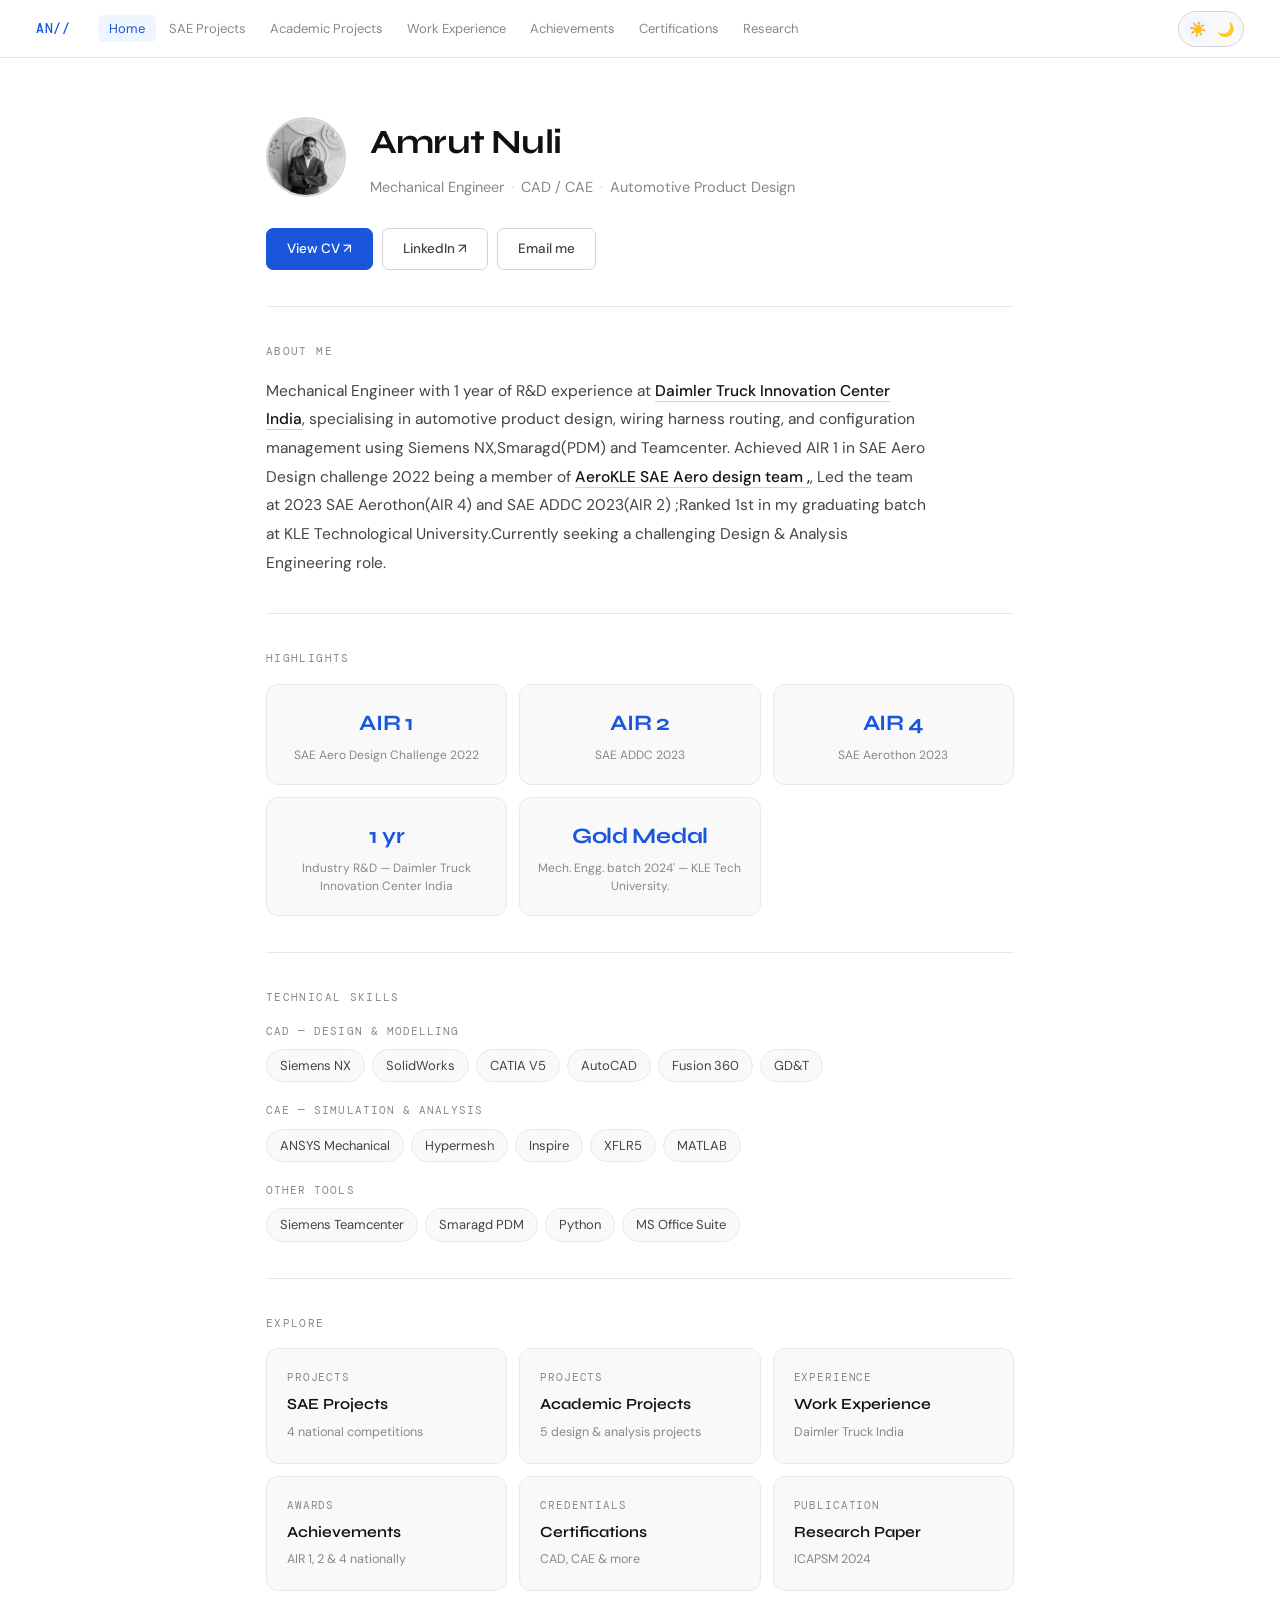
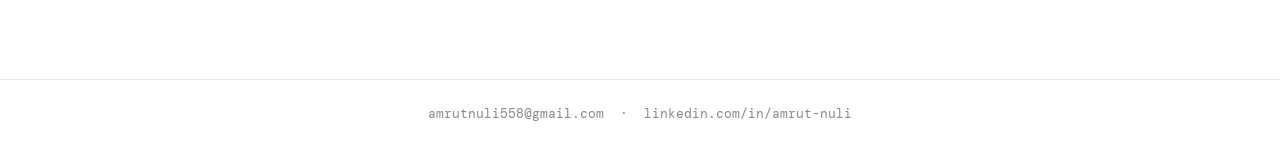
==== index.html @ 699458bd "Update index.html" ====
<!DOCTYPE html>
<html lang="en">
<head>
  <meta charset="UTF-8"/>
  <meta name="viewport" content="width=device-width, initial-scale=1.0"/>
  <title>Amrut Nuli — Mechanical Engineer</title>
  <link rel="stylesheet" href="style.css"/>
</head>
<body>

<nav>
  <a class="nav-brand" href="index.html">AN//</a>
  <ul class="nav-links">
    <li><a href="index.html" class="active">Home</a></li>
    <li><a href="sae-projects.html">SAE Projects</a></li>
    <li><a href="academic-projects.html">Academic Projects</a></li>
    <li><a href="work-experience.html">Work Experience</a></li>
    <li><a href="achievements.html">Achievements</a></li>
    <li><a href="certifications.html">Certifications</a></li>
    <li><a href="research.html">Research</a></li>
  </ul>
   <button class="theme-toggle" onclick="toggleTheme()" id="theme-btn" title="Toggle dark/light mode">
    <span class="theme-toggle-icon" id="icon-light">☀️</span>
    <span class="theme-toggle-icon" id="icon-dark">🌙</span>
  </button>
</nav>

<main class="page">

  <!-- ── HERO ── -->
  <div class="hero-row">
    <div class="avatar-wrap">
      <!--
        PROFILE PHOTO:
        1. Add your photo to:  images/profile/photo.jpg
        2. The image below will show it automatically.
        3. If no image is added, initials "AN" will show.
      -->
      <img src="images/profile/photo.jpg" alt="Amrut Nuli"
           onerror="this.style.display='none'; this.nextElementSibling.style.display='flex'"/>
      <div class="avatar-initials" style="display:none;">AN</div>
    </div>
    <div>
      <div class="hero-name">Amrut Nuli</div>
      <div class="hero-title-line">
        <span>Mechanical Engineer</span>
        <span class="hero-dot">·</span>
        <span>CAD / CAE</span>
        <span class="hero-dot">·</span>
        <span>Automotive Product Design</span>
      </div>
    </div>
  </div>

  <!-- ── CTAs ── -->
  <div class="btn-row">
    <a class="btn primary" href="https://www.papermark.com/view/cmmp3pbql000fjv04pdbtxovd" target="_blank">View CV ↗</a>
    <a class="btn" href="https://www.linkedin.com/in/amrut-nuli/" target="_blank">LinkedIn ↗</a>
    <a class="btn" href="mailto:amrutnuli558@gmail.com">Email me</a>
  </div>

  <hr/>

  <!-- ── ABOUT ── -->
  <div class="label">About me</div>
  <p style="font-size:15.5px; color:var(--text2); line-height:1.85; max-width:660px;">
    Mechanical Engineer with 1 year of R&amp;D experience at
    <a href="work-experience.html" style="color:var(--text); border-bottom:1px solid var(--border2); text-decoration:none; font-weight:500;">Daimler Truck Innovation Center India</a>,
    specialising in automotive product design, wiring harness routing, and configuration management
    using Siemens NX,Smaragd(PDM) and Teamcenter. Achieved AIR 1 in SAE Aero Design challenge 2022
    being a member of 
    <a href="https://aerokle.in/" style="color:var(--text); border-bottom:1px solid var(--border2); text-decoration:none; font-weight:500;">AeroKLE SAE Aero design team ,</a>,
    Led the team at 2023 SAE Aerothon(AIR 4) and SAE ADDC 2023(AIR 2) ;Ranked 1st in my graduating 
    batch at KLE Technological University.Currently seeking a challenging Design &amp; Analysis Engineering role.
  </p>

  <hr/>

  <!-- ── HIGHLIGHTS — 6 cards in 3×2 grid ── -->
  <div class="label">Highlights</div>
  <div class="stats-grid">
    <div class="stat-card">
      <div class="stat-val">AIR 1</div>
      <div class="stat-desc">SAE Aero Design Challenge 2022</div>
    </div>
    <div class="stat-card">
      <div class="stat-val">AIR 2</div>
      <div class="stat-desc">SAE ADDC 2023</div>
    </div>
    <div class="stat-card">
      <div class="stat-val">AIR 4</div>
      <div class="stat-desc">SAE Aerothon 2023</div>
    </div>
    <div class="stat-card">
      <div class="stat-val">1 yr</div>
      <div class="stat-desc">Industry R&amp;D — Daimler Truck Innovation Center India</div>
    </div>
    <div class="stat-card">
      <div class="stat-val">Gold Medal</div>
      <div class="stat-desc">Mech. Engg. batch 2024' — KLE Tech University.</div>
    </div>
  </div>

  <hr/>

  <!-- ── SKILLS ── -->
  <div class="label">Technical skills</div>

  <div class="skill-section">
    <div class="skill-label">CAD — Design &amp; Modelling</div>
    <div class="pill-row">
      <span class="pill">Siemens NX</span>
      <span class="pill">SolidWorks</span>
      <span class="pill">CATIA V5</span>
      <span class="pill">AutoCAD</span>
      <span class="pill">Fusion 360</span>
      <span class="pill">GD&amp;T</span>
    </div>
  </div>
  <div class="skill-section">
    <div class="skill-label">CAE — Simulation &amp; Analysis</div>
    <div class="pill-row">
      <span class="pill">ANSYS Mechanical</span>
      <span class="pill">Hypermesh</span>
      <span class="pill">Inspire</span>
      <span class="pill">XFLR5</span>
      <span class="pill">MATLAB</span>
    </div>
  </div>
  <div class="skill-section">
    <div class="skill-label">Other tools</div>
    <div class="pill-row">
      <span class="pill">Siemens Teamcenter</span>
      <span class="pill">Smaragd PDM</span>
      <span class="pill">Python</span>
      <span class="pill">MS Office Suite</span>
    </div>
  </div>

  <hr/>

  <!-- ── EXPLORE ── -->
  <div class="label">Explore</div>
  <div class="explore-grid">
    <a href="sae-projects.html" class="explore-card">
      <div class="explore-type">Projects</div>
      <div class="explore-title">SAE Projects</div>
      <div class="explore-sub">4 national competitions</div>
    </a>
    <a href="academic-projects.html" class="explore-card">
      <div class="explore-type">Projects</div>
      <div class="explore-title">Academic Projects</div>
      <div class="explore-sub">5 design &amp; analysis projects</div>
    </a>
    <a href="work-experience.html" class="explore-card">
      <div class="explore-type">Experience</div>
      <div class="explore-title">Work Experience</div>
      <div class="explore-sub">Daimler Truck India</div>
    </a>
    <a href="achievements.html" class="explore-card">
      <div class="explore-type">Awards</div>
      <div class="explore-title">Achievements</div>
      <div class="explore-sub">AIR 1, 2 &amp; 4 nationally</div>
    </a>
    <a href="certifications.html" class="explore-card">
      <div class="explore-type">Credentials</div>
      <div class="explore-title">Certifications</div>
      <div class="explore-sub">CAD, CAE &amp; more</div>
    </a>
    <a href="research.html" class="explore-card">
      <div class="explore-type">Publication</div>
      <div class="explore-title">Research Paper</div>
      <div class="explore-sub">ICAPSM 2024</div>
    </a>
  </div>

</main>

<footer>
  amrutnuli558@gmail.com &nbsp;·&nbsp;
  <a href="https://www.linkedin.com/in/amrut-nuli/" target="_blank">linkedin.com/in/amrut-nuli</a>
</footer>
<script>
  /* ── THEME TOGGLE ── */
  function applyTheme(dark) {
    document.body.classList.toggle('dark', dark);
    document.getElementById('icon-light').classList.toggle('active', !dark);
    document.getElementById('icon-dark').classList.toggle('active', dark);
  }

  function toggleTheme() {
    const isDark = document.body.classList.contains('dark');
    localStorage.setItem('theme', isDark ? 'light' : 'dark');
    applyTheme(!isDark);
  }

  /* apply saved theme immediately on page load */
  applyTheme(localStorage.getItem('theme') === 'dark');
</script>
</body>
</html>
---- style.css ----
@import url('https://fonts.googleapis.com/css2?family=Syne:wght@400;500;600;700&family=DM+Mono:wght@400;500&family=DM+Sans:ital,wght@0,400;0,500;1,400&display=swap');

:root {
  --bg:            #ffffff;
  --bg2:           #f9f9f9;
  --bg3:           #f2f2f2;
  --border:        #e8e8e8;
  --border2:       #d4d4d4;
  --text:          #111111;
  --text2:         #444444;
  --text3:         #888888;
  --accent:        #1a56db;
  --accent-dim:    #eff6ff;
  --accent-border: #bfdbfe;
  --green:         #059669;
  --green-dim:     #ecfdf5;
  --green-border:  #a7f3d0;
  --amber:         #d97706;
  --amber-dim:     #fffbeb;
  --amber-border:  #fde68a;
  --nav-h:         58px;
  --radius:        12px;
  --radius-sm:     7px;
}

*, *::before, *::after { box-sizing: border-box; margin: 0; padding: 0; }
html { scroll-behavior: smooth; }

body {
  font-family: 'DM Sans', sans-serif;
  background: var(--bg);
  color: var(--text);
  line-height: 1.65;
  min-height: 100vh;
}

/* ── NAV ─────────────────────────────── */
nav {
  position: sticky; top: 0; z-index: 100;
  background: rgba(255,255,255,0.94);
  backdrop-filter: blur(10px);
  border-bottom: 1px solid var(--border);
  padding: 0 36px;
  display: flex; align-items: center;
  height: var(--nav-h);
}
.nav-brand {
  font-family: 'DM Mono', monospace;
  font-size: 13px; font-weight: 500;
  color: var(--accent); text-decoration: none;
  margin-right: 28px; flex-shrink: 0;
  letter-spacing: 0.04em;
}
.nav-links {
  display: flex; align-items: center;
  gap: 2px; list-style: none;
  overflow-x: auto; flex: 1;
}
.nav-links a {
  font-size: 13px; color: var(--text3);
  text-decoration: none; padding: 6px 11px;
  border-radius: var(--radius-sm);
  transition: color 0.15s, background 0.15s;
  white-space: nowrap;
}
.nav-links a:hover  { color: var(--text); background: var(--bg3); }
.nav-links a.active { color: var(--accent); background: var(--accent-dim); }

/* ── PAGE WRAPPER ─────────────────────── */
.page {
  max-width: 820px;
  margin: 0 auto;
  padding: 56px 36px 88px;
  animation: fadeUp 0.35s ease both;
}

@keyframes fadeUp {
  from { opacity: 0; transform: translateY(14px); }
  to   { opacity: 1; transform: translateY(0); }
}

/* ── PAGE HEADER ──────────────────────── */
.page-header { margin-bottom: 48px; }
.page-eyebrow {
  font-family: 'DM Mono', monospace;
  font-size: 11px; letter-spacing: 0.14em;
  text-transform: uppercase; color: var(--text3);
  margin-bottom: 10px;
}
.page-title {
  font-family: 'Syne', sans-serif;
  font-size: 38px; font-weight: 700;
  color: var(--text); letter-spacing: -0.8px;
  line-height: 1.15;
}
.page-sub {
  font-size: 16px; color: var(--text3);
  margin-top: 10px; max-width: 560px; line-height: 1.65;
}

/* ── DIVIDERS ─────────────────────────── */
hr    { border: none; border-top: 1px solid var(--border); margin: 36px 0; }
.hr-sm{ border: none; border-top: 1px solid var(--border); margin: 22px 0; }

/* ── SECTION LABEL ────────────────────── */
.label {
  font-family: 'DM Mono', monospace;
  font-size: 10.5px; letter-spacing: 0.13em;
  text-transform: uppercase; color: var(--text3);
  margin-bottom: 16px;
}

/* ── GENERIC CARD ─────────────────────── */
.card {
  background: var(--bg);
  border: 1px solid var(--border);
  border-radius: var(--radius);
  padding: 24px;
  margin-bottom: 14px;
}
.card:last-child { margin-bottom: 0; }

/* ── PROJECT CARD ─────────────────────── */
.project-card {
  background: var(--bg);
  border: 1px solid var(--border);
  border-radius: var(--radius);
  padding: 32px;
  margin-bottom: 24px;
  transition: border-color 0.2s, box-shadow 0.2s;
}
.project-card:hover {
  border-color: var(--border2);
  box-shadow: 0 2px 16px rgba(0,0,0,0.06);
}
.project-card:last-child { margin-bottom: 0; }

.project-header {
  display: flex; justify-content: space-between;
  align-items: flex-start; gap: 16px; margin-bottom: 6px;
}
.project-title {
  font-family: 'Syne', sans-serif;
  font-size: 21px; font-weight: 700; color: var(--text);
  line-height: 1.25;
}
.project-rank {
  font-family: 'DM Mono', monospace;
  font-size: 11.5px; font-weight: 500;
  background: var(--accent-dim); color: var(--accent);
  border: 1px solid var(--accent-border);
  border-radius: 20px; padding: 4px 12px;
  white-space: nowrap; flex-shrink: 0;
}
.project-rank.green {
  background: var(--green-dim); color: var(--green);
  border-color: var(--green-border);
}
.project-date {
  font-size: 12.5px; color: var(--text3);
  font-family: 'DM Mono', monospace; margin-bottom: 18px;
}
.project-obj {
  font-size: 14.5px; color: var(--text2);
  line-height: 1.8; margin-bottom: 20px;
  border-left: 3px solid var(--border2);
  padding-left: 14px;
}
.project-bullets { list-style: none; margin-bottom: 20px; }
.project-bullets li {
  font-size: 14px; color: var(--text2);
  padding: 6px 0 6px 20px;
  position: relative; line-height: 1.65;
  border-bottom: 1px solid var(--border);
}
.project-bullets li:last-child { border-bottom: none; }
.project-bullets li::before {
  content: '→';
  position: absolute; left: 0; top: 7px;
  color: var(--accent); font-size: 12px;
}
.project-bullets li strong { color: var(--text); font-weight: 500; }

/* ── SPEC TABLE ────────────────────────── */
.spec-table {
  width: 100%; border-collapse: collapse;
  font-size: 13.5px; margin: 4px 0 4px;
  border: 1px solid var(--border);
  border-radius: var(--radius-sm);
  overflow: hidden;
}
.spec-table td {
  padding: 8px 12px;
  border-bottom: 1px solid var(--border);
  color: var(--text2);
}
.spec-table td:first-child {
  color: var(--text3); width: 50%;
  font-family: 'DM Mono', monospace; font-size: 12px;
  background: var(--bg2);
}
.spec-table tr:last-child td { border-bottom: none; }

/* ── TOOL TAGS ─────────────────────────── */
.tool-tag {
  font-size: 12px; color: var(--accent);
  background: var(--accent-dim); border: 1px solid var(--accent-border);
  border-radius: 20px; padding: 4px 12px;
  font-family: 'DM Mono', monospace;
  font-weight: 500;
}

/* ── PROJECT LINK ──────────────────────── */
.proj-link {
  display: inline-flex; align-items: center; gap: 5px;
  font-size: 13px; color: var(--accent);
  text-decoration: none; margin-top: 18px;
  font-weight: 500;
  border-bottom: 1px solid transparent;
  transition: border-color 0.15s;
}
.proj-link:hover { border-color: var(--accent); }

/* ── STAT CARDS ────────────────────────── */
.stats-grid {
  display: grid;
  grid-template-columns: repeat(3, minmax(0,1fr));
  gap: 12px;
}
.stat-card {
  background: var(--bg2); border: 1px solid var(--border);
  border-radius: var(--radius); padding: 20px 14px; text-align: center;
  transition: border-color 0.2s;
}
.stat-card:hover { border-color: var(--border2); }
.stat-val {
  font-family: 'Syne', sans-serif;
  font-size: 22px; font-weight: 700; color: var(--accent);
  margin-bottom: 5px; letter-spacing: -0.3px;
}
.stat-desc { font-size: 12px; color: var(--text3); line-height: 1.5; }

/* ── SKILL PILLS ───────────────────────── */
.skill-section { margin-bottom: 20px; }
.skill-label {
  font-family: 'DM Mono', monospace;
  font-size: 10.5px; letter-spacing: 0.1em;
  text-transform: uppercase; color: var(--text3);
  margin-bottom: 9px;
}
.pill-row { display: flex; flex-wrap: wrap; gap: 7px; }
.pill {
  font-size: 13px; color: var(--text2);
  padding: 5px 13px; background: var(--bg2);
  border: 1px solid var(--border); border-radius: 20px;
  transition: border-color 0.15s, color 0.15s;
}
.pill:hover { color: var(--accent); border-color: var(--accent-border); }

/* ── BUTTONS ────────────────────────────── */
.btn-row { display: flex; flex-wrap: wrap; gap: 9px; margin-bottom: 36px; }
.btn {
  display: inline-flex; align-items: center; gap: 6px;
  font-family: 'DM Sans', sans-serif;
  font-size: 13.5px; font-weight: 500;
  padding: 9px 20px; border-radius: var(--radius-sm);
  border: 1px solid var(--border2);
  background: var(--bg); color: var(--text2);
  text-decoration: none; cursor: pointer;
  transition: all 0.15s;
}
.btn:hover { background: var(--bg2); color: var(--text); border-color: #bbb; }
.btn.primary {
  background: var(--accent); border-color: var(--accent);
  color: #fff;
}
.btn.primary:hover { background: #1648c0; border-color: #1648c0; }

/* ── WORK EXPERIENCE ───────────────────── */
.exp-card {
  background: var(--bg); border: 1px solid var(--border);
  border-radius: var(--radius); padding: 32px; margin-bottom: 22px;
  transition: box-shadow 0.2s;
}
.exp-card:hover { box-shadow: 0 2px 16px rgba(0,0,0,0.06); }
.exp-company {
  font-family: 'Syne', sans-serif;
  font-size: 20px; font-weight: 700; color: var(--text);
  text-decoration: none; display: inline-block;
  border-bottom: 1px solid transparent;
  transition: border-color 0.15s;
}
.exp-company:hover { border-color: var(--text3); }
.exp-role {
  font-size: 14.5px; color: var(--accent);
  margin: 5px 0 3px; font-weight: 500;
}
.exp-period {
  font-family: 'DM Mono', monospace;
  font-size: 11.5px; color: var(--text3); margin-bottom: 20px;
}
.skills-gained {
  background: var(--bg2); border: 1px solid var(--border);
  border-radius: var(--radius-sm);
  padding: 14px 16px; margin-bottom: 20px;
}
.skills-gained-label {
  font-size: 10.5px; letter-spacing: 0.1em;
  text-transform: uppercase; color: var(--text3);
  font-family: 'DM Mono', monospace; margin-bottom: 10px;
}

/* ── ACHIEVEMENT CARD ──────────────────── */
.ach-card {
  background: var(--bg); border: 1px solid var(--border);
  border-radius: var(--radius); padding: 28px; margin-bottom: 16px;
  transition: border-color 0.2s, box-shadow 0.2s;
}
.ach-card:hover { border-color: var(--border2); box-shadow: 0 2px 16px rgba(0,0,0,0.06); }
.ach-badge {
  flex-shrink: 0; width: 60px; height: 60px;
  border-radius: 50%;
  display: flex; flex-direction: column;
  align-items: center; justify-content: center;
}
.ach-badge.blue { background: var(--accent-dim); border: 1.5px solid var(--accent-border); }
.ach-badge.gold { background: var(--amber-dim); border: 1.5px solid var(--amber-border); }
.ach-badge-num {
  font-family: 'Syne', sans-serif;
  font-size: 13px; font-weight: 700; line-height: 1;
}
.ach-badge.blue .ach-badge-num { color: var(--accent); }
.ach-badge.gold .ach-badge-num { color: var(--amber); }
.ach-badge-sub {
  font-size: 9px; font-family: 'DM Mono', monospace;
  letter-spacing: 0.05em; margin-top: 2px;
}
.ach-badge.blue .ach-badge-sub { color: var(--accent); }
.ach-badge.gold .ach-badge-sub { color: var(--amber); }
.ach-title {
  font-family: 'Syne', sans-serif;
  font-size: 17px; font-weight: 700; color: var(--text); margin-bottom: 4px;
}
.ach-sub { font-size: 13.5px; color: var(--text3); margin-bottom: 10px; }
.ach-link {
  font-size: 12.5px; color: var(--accent);
  text-decoration: none; font-weight: 500;
}
.ach-link:hover { text-decoration: underline; }

/* ── CERT GRID ──────────────────────────── */
.cert-grid {
  display: grid;
  grid-template-columns: repeat(auto-fill, minmax(230px, 1fr));
  gap: 14px;
}
.cert-card {
  background: var(--bg); border: 1px solid var(--border);
  border-radius: var(--radius); padding: 0;
  overflow: hidden;
  transition: border-color 0.2s, box-shadow 0.2s;
}
.cert-card:hover { border-color: var(--border2); box-shadow: 0 2px 12px rgba(0,0,0,0.07); }
.cert-img-wrap {
  width: 100%; height: 140px; overflow: hidden;
  background: var(--bg2);
  display: flex; align-items: center; justify-content: center;
  border-bottom: 1px solid var(--border);
}
.cert-img-wrap img {
  width: 100%; height: 100%; object-fit: cover; display: block;
}
.cert-img-placeholder {
  display: flex; flex-direction: column; align-items: center;
  gap: 6px; color: var(--text3); font-size: 12px;
  font-family: 'DM Mono', monospace;
}
.cert-body { padding: 16px; }
.cert-issuer {
  font-family: 'DM Mono', monospace;
  font-size: 10px; letter-spacing: 0.1em;
  text-transform: uppercase; color: var(--text3); margin-bottom: 6px;
}
.cert-name {
  font-size: 13.5px; font-weight: 500; color: var(--text);
  margin-bottom: 12px; line-height: 1.4;
}
.cert-link {
  font-size: 12px; color: var(--accent);
  text-decoration: none; display: inline-flex;
  align-items: center; gap: 4px; font-weight: 500;
}
.cert-link:hover { text-decoration: underline; }

/* ── HERO ────────────────────────────────── */
.hero-row {
  display: flex; align-items: center; gap: 24px; margin-bottom: 28px;
}
.avatar-wrap {
  width: 80px; height: 80px; border-radius: 50%;
  overflow: hidden; flex-shrink: 0;
  border: 2.5px solid var(--border2);
  background: var(--bg2);
  display: flex; align-items: center; justify-content: center;
}
.avatar-wrap img { width: 100%; height: 100%; object-fit: cover; }
.avatar-initials {
  font-family: 'Syne', sans-serif;
  font-size: 22px; font-weight: 700; color: var(--accent);
}
.hero-name {
  font-family: 'Syne', sans-serif;
  font-size: 34px; font-weight: 700;
  color: var(--text); letter-spacing: -0.8px; margin-bottom: 6px;
}
.hero-title-line {
  font-size: 14.5px; color: var(--text3);
  display: flex; flex-wrap: wrap; gap: 7px; align-items: center;
}
.hero-dot { color: var(--border2); }

/* ── RESEARCH ────────────────────────────── */
.research-card {
  background: var(--bg); border: 1px solid var(--border);
  border-radius: var(--radius); padding: 32px;
}
.conf-badge {
  display: inline-block;
  font-family: 'DM Mono', monospace;
  font-size: 11.5px; color: var(--green);
  background: var(--green-dim); border: 1px solid var(--green-border);
  border-radius: 5px; padding: 4px 12px; margin-bottom: 16px;
}

/* ── RESEARCH IMAGE ──────────────────────── */
.research-img-wrap {
  width: 100%; max-width: 480px;
  background: var(--bg2); border: 1px solid var(--border);
  border-radius: var(--radius); margin-bottom: 24px;
  display: block; margin-left: auto; margin-right: auto;
  box-shadow: 0 4px 20px rgba(0,0,0,0.10);
}
.research-img-wrap img {
  width: 100%; height: auto;
  object-fit: contain; display: block;
  border-radius: var(--radius);
}

/* ── EXPLORE GRID ────────────────────────── */
.explore-grid {
  display: grid;
  grid-template-columns: repeat(auto-fill, minmax(180px,1fr));
  gap: 12px;
}
.explore-card {
  background: var(--bg2); border: 1px solid var(--border);
  border-radius: var(--radius); padding: 20px;
  text-decoration: none; display: block;
  transition: border-color 0.2s, box-shadow 0.2s;
}
.explore-card:hover {
  border-color: var(--accent-border);
  box-shadow: 0 2px 12px rgba(26,86,219,0.08);
}
.explore-type {
  font-size: 10.5px; color: var(--text3);
  font-family: 'DM Mono', monospace;
  text-transform: uppercase; letter-spacing: 0.08em; margin-bottom: 6px;
}
.explore-title {
  font-family: 'Syne', sans-serif;
  font-size: 15.5px; font-weight: 600; color: var(--text); margin-bottom: 4px;
}
.explore-sub { font-size: 12.5px; color: var(--text3); }

/* ── FOOTER ──────────────────────────────── */
footer {
  border-top: 1px solid var(--border);
  padding: 24px 36px;
  text-align: center;
  font-size: 12.5px; color: var(--text3);
  font-family: 'DM Mono', monospace;
}
footer a { color: var(--text3); text-decoration: none; }
footer a:hover { color: var(--accent); }

/* ═══════════════════════════════════════════
   IMAGE CAROUSEL
═══════════════════════════════════════════ */
.carousel {
  position: relative;
  width: 100%;
  border-radius: var(--radius);
  overflow: hidden;
  background: var(--bg2);
  margin-bottom: 24px;
  border: 1px solid var(--border);
  user-select: none;
}
.carousel-track-wrap { overflow: hidden; width: 100%; }
.carousel-track {
  display: flex;
  transition: transform 0.38s cubic-bezier(0.4,0,0.2,1);
  will-change: transform;
}
.carousel-slide { min-width: 100%; position: relative; }
.carousel-slide img {
  width: 100%; height: 340px;
  object-fit: cover; display: block;
}
.carousel-caption {
  position: absolute; bottom: 0; left: 0; right: 0;
  padding: 10px 16px;
  background: linear-gradient(transparent, rgba(0,0,0,0.55));
  font-size: 12px; color: rgba(255,255,255,0.85);
  font-family: 'DM Mono', monospace; letter-spacing: 0.02em;
}
.carousel-btn {
  position: absolute; top: 50%; transform: translateY(-50%);
  width: 38px; height: 38px;
  background: rgba(255,255,255,0.9);
  border: 1px solid rgba(0,0,0,0.1);
  border-radius: 50%; color: var(--text);
  font-size: 16px; cursor: pointer;
  display: flex; align-items: center; justify-content: center;
  z-index: 10;
  transition: background 0.15s, box-shadow 0.15s;
  line-height: 1; padding: 0;
}
.carousel-btn:hover { background: #fff; box-shadow: 0 2px 8px rgba(0,0,0,0.15); }
.carousel-btn.prev { left: 10px; }
.carousel-btn.next { right: 10px; }
.carousel-dots {
  display: flex; justify-content: center;
  gap: 6px; padding: 10px 0 12px;
  background: var(--bg);
}
.carousel-dot {
  width: 6px; height: 6px; border-radius: 50%;
  background: var(--border2); cursor: pointer;
  transition: background 0.2s, transform 0.2s;
  border: none; padding: 0;
}
.carousel-dot.active { background: var(--accent); transform: scale(1.3); }
.carousel-counter {
  position: absolute; top: 10px; right: 12px;
  font-family: 'DM Mono', monospace; font-size: 11px;
  color: rgba(255,255,255,0.85);
  background: rgba(0,0,0,0.45);
  padding: 3px 9px; border-radius: 20px;
  z-index: 10; pointer-events: none;
}
.carousel-placeholder {
  height: 180px;
  display: flex; flex-direction: column;
  align-items: center; justify-content: center;
  gap: 8px; color: var(--text3);
  font-size: 12.5px; font-family: 'DM Mono', monospace;
}

/* Achievement image strip */
.ach-img-strip {
  width: 100%; height: 200px; overflow: hidden;
  border-radius: var(--radius-sm); margin-bottom: 18px;
  border: 1px solid var(--border); background: var(--bg2);
}
.ach-img-strip img {
  width: 100%; height: 100%; object-fit: cover;
}
.ach-img-placeholder {
  width: 100%; height: 100%;
  display: flex; align-items: center; justify-content: center;
  color: var(--text3); font-size: 12px; font-family: 'DM Mono', monospace;
  flex-direction: column; gap: 6px;
}

/* ── RESPONSIVE ──────────────────────────── */
@media (max-width: 620px) {
  nav { padding: 0 16px; }
  .page { padding: 36px 18px 64px; }
  .stats-grid { grid-template-columns: repeat(2,1fr); }
  .cert-grid { grid-template-columns: 1fr 1fr; }
  .project-header { flex-direction: column; gap: 8px; }
  .hero-row { flex-direction: column; align-items: flex-start; gap: 14px; }
  .hero-name { font-size: 26px; }
  .page-title { font-size: 28px; }
  .carousel-slide img { height: 220px; }
  footer { padding: 20px 18px; }
  .explore-grid { grid-template-columns: 1fr 1fr; }
}
/* ── COLLAPSIBLE SECTION ── */
.collapsible {
  border: 1px solid var(--border);
  border-radius: var(--radius-sm);
  margin-bottom: 14px;
  overflow: hidden;
}

.collapsible-header {
  display: flex;
  justify-content: space-between;
  align-items: center;
  padding: 14px 18px;
  background: var(--bg2);
  cursor: pointer;
  user-select: none;
  transition: background 0.15s;
}
.collapsible-header:hover { background: var(--bg3); }

.collapsible-title {
  font-size: 14px;
  font-weight: 500;
  color: var(--text);
  font-family: 'DM Sans', sans-serif;
}

.collapsible-icon {
  font-size: 12px;
  color: var(--text3);
  font-family: 'DM Mono', monospace;
  transition: transform 0.25s;
  flex-shrink: 0;
}
.collapsible.open .collapsible-icon {
  transform: rotate(180deg);
}

.collapsible-body {
  max-height: 0;
  overflow: hidden;
  transition: max-height 0.35s ease, padding 0.25s ease;
  padding: 0 18px;
  background: var(--bg);
}
.collapsible.open .collapsible-body {
  max-height: 1000px;
  padding: 16px 18px;
}
/* ── DARK THEME ────────────────────────── */
body.dark {
  --bg:            #0e0e0e;
  --bg2:           #161616;
  --bg3:           #1e1e1e;
  --border:        #262626;
  --border2:       #333333;
  --text:          #efefef;
  --text2:         #aaaaaa;
  --text3:         #555555;
  --accent:        #4a9eff;
  --accent-dim:    #0f2440;
  --accent-border: #1a4a8a;
  --green:         #3ecf8e;
  --green-dim:     #0a2a1e;
  --green-border:  #1a5a3a;
  --amber:         #f59e0b;
  --amber-dim:     #2a1e08;
  --amber-border:  #5a3a10;
}

/* toggle button */
.theme-toggle {
  margin-left: auto;
  flex-shrink: 0;
  background: var(--bg2);
  border: 1px solid var(--border2);
  border-radius: 20px;
  padding: 5px 6px;
  cursor: pointer;
  display: flex;
  align-items: center;
  gap: 4px;
  transition: background 0.2s, border-color 0.2s;
}
.theme-toggle:hover {
  background: var(--bg3);
  border-color: var(--text3);
}
.theme-toggle-icon {
  font-size: 14px;
  line-height: 1;
  display: flex;
  align-items: center;
  justify-content: center;
  width: 24px; height: 24px;
  border-radius: 50%;
  transition: background 0.2s;
}
.theme-toggle-icon.active {
  background: var(--accent-dim);
}
.theme-toggle-label {
  font-size: 11px;
  font-family: 'DM Mono', monospace;
  color: var(--text3);
  padding-right: 6px;
  display: none;
}

/* keep nav readable in dark mode */
body.dark nav {
  background: rgba(14,14,14,0.94);
}

/* keep spec table readable in dark */
body.dark .spec-table td:first-child {
  background: var(--bg2);
}

/* keep skills-gained box readable in dark */
body.dark .skills-gained {
  background: var(--bg2);
}

/* keep explore cards readable in dark */
body.dark .explore-card {
  background: var(--bg2);
}

/* keep stat cards readable in dark */
body.dark .stat-card {
  background: var(--bg2);
}

/* keep collapsible readable in dark */
body.dark .collapsible-header {
  background: var(--bg2);
}
body.dark .collapsible-header:hover {
  background: var(--bg3);
}
body.dark .collapsible-body {
  background: var(--bg);
}

/* carousel dots in dark */
body.dark .carousel-dots {
  background: var(--bg);
}
body.dark .carousel-btn {
  background: rgba(30,30,30,0.9);
  border-color: rgba(255,255,255,0.1);
  color: #fff;
}
body.dark .carousel-btn:hover {
  background: rgba(40,40,40,1);
}

/* cert image placeholder in dark */
body.dark .cert-img-wrap {
  background: var(--bg2);
}

/* research image wrap in dark */
body.dark .research-img-wrap {
  background: var(--bg2);
}

@media (max-width: 620px) {
  .theme-toggle-label { display: none; }
}
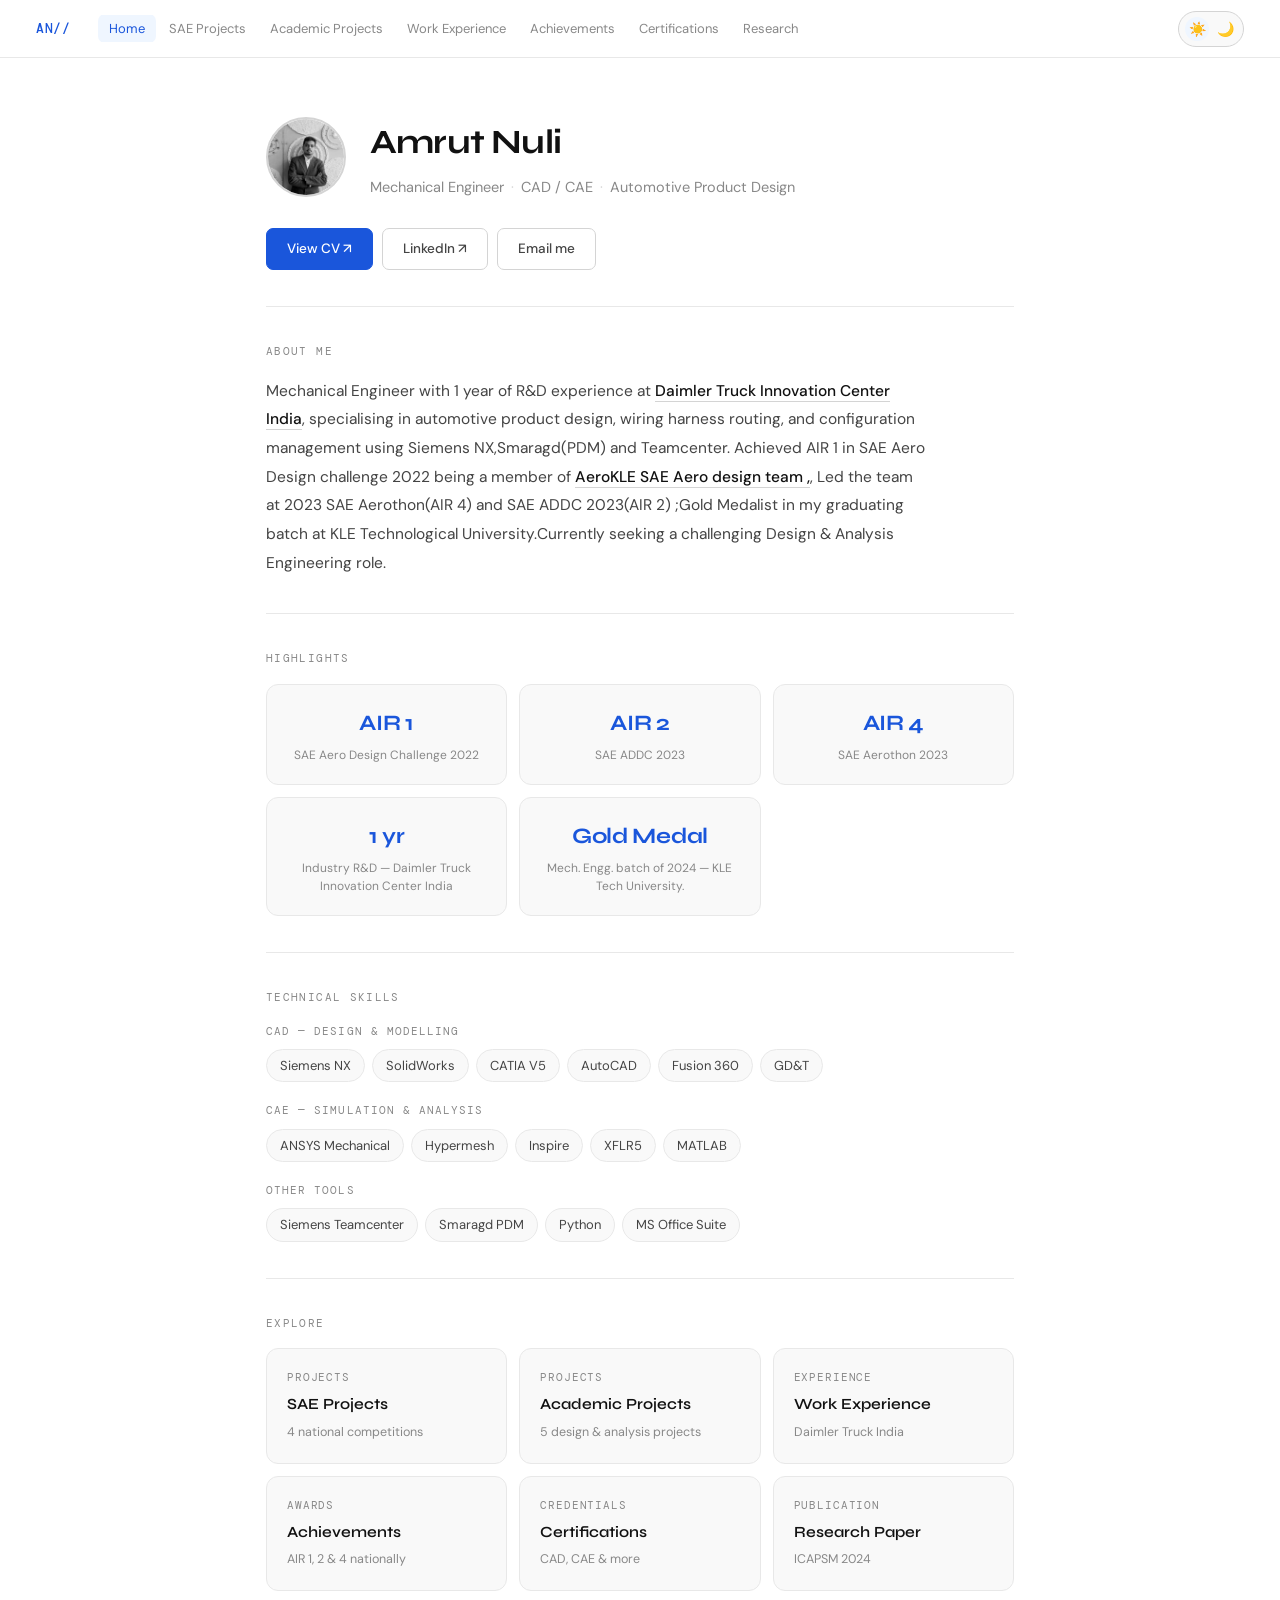
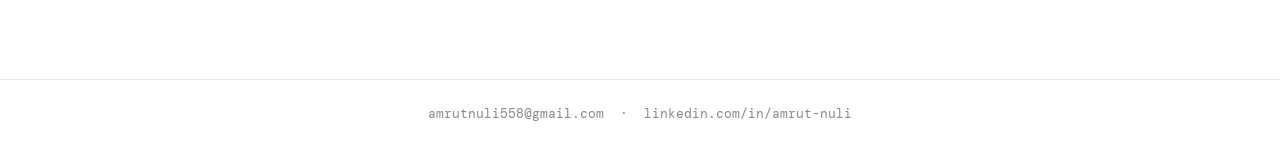
==== commit d7682412: "Update index.html" ====
--- a/index.html
+++ b/index.html
@@ -70,7 +70,7 @@
     using Siemens NX,Smaragd(PDM) and Teamcenter. Achieved AIR 1 in SAE Aero Design challenge 2022
     being a member of 
     <a href="https://aerokle.in/" style="color:var(--text); border-bottom:1px solid var(--border2); text-decoration:none; font-weight:500;">AeroKLE SAE Aero design team ,</a>,
-    Led the team at 2023 SAE Aerothon(AIR 4) and SAE ADDC 2023(AIR 2) ;Ranked 1st in my graduating 
+    Led the team at 2023 SAE Aerothon(AIR 4) and SAE ADDC 2023(AIR 2) ;Gold Medalist in my graduating 
     batch at KLE Technological University.Currently seeking a challenging Design &amp; Analysis Engineering role.
   </p>
 
@@ -97,7 +97,7 @@
     </div>
     <div class="stat-card">
       <div class="stat-val">Gold Medal</div>
-      <div class="stat-desc">Mech. Engg. batch 2024' — KLE Tech University.</div>
+      <div class="stat-desc">Mech. Engg. batch of 2024 — KLE Tech University.</div>
     </div>
   </div>
 
--- a/style.css
+++ b/style.css
@@ -203,12 +203,13 @@
 
 /* ── TOOL TAGS ─────────────────────────── */
 .tool-tag {
-  font-size: 12px; color: var(--accent);
+  font-size: 11px; color: var(--text);
   background: var(--accent-dim); border: 1px solid var(--accent-border);
-  border-radius: 20px; padding: 4px 12px;
+  border-radius: 20px; padding: 3px 10px;
   font-family: 'DM Mono', monospace;
   font-weight: 500;
 }
+.tools-row { display: flex; flex-wrap: wrap; gap: 8px 10px; margin-top: 16px; }
 
 /* ── PROJECT LINK ──────────────────────── */
 .proj-link {
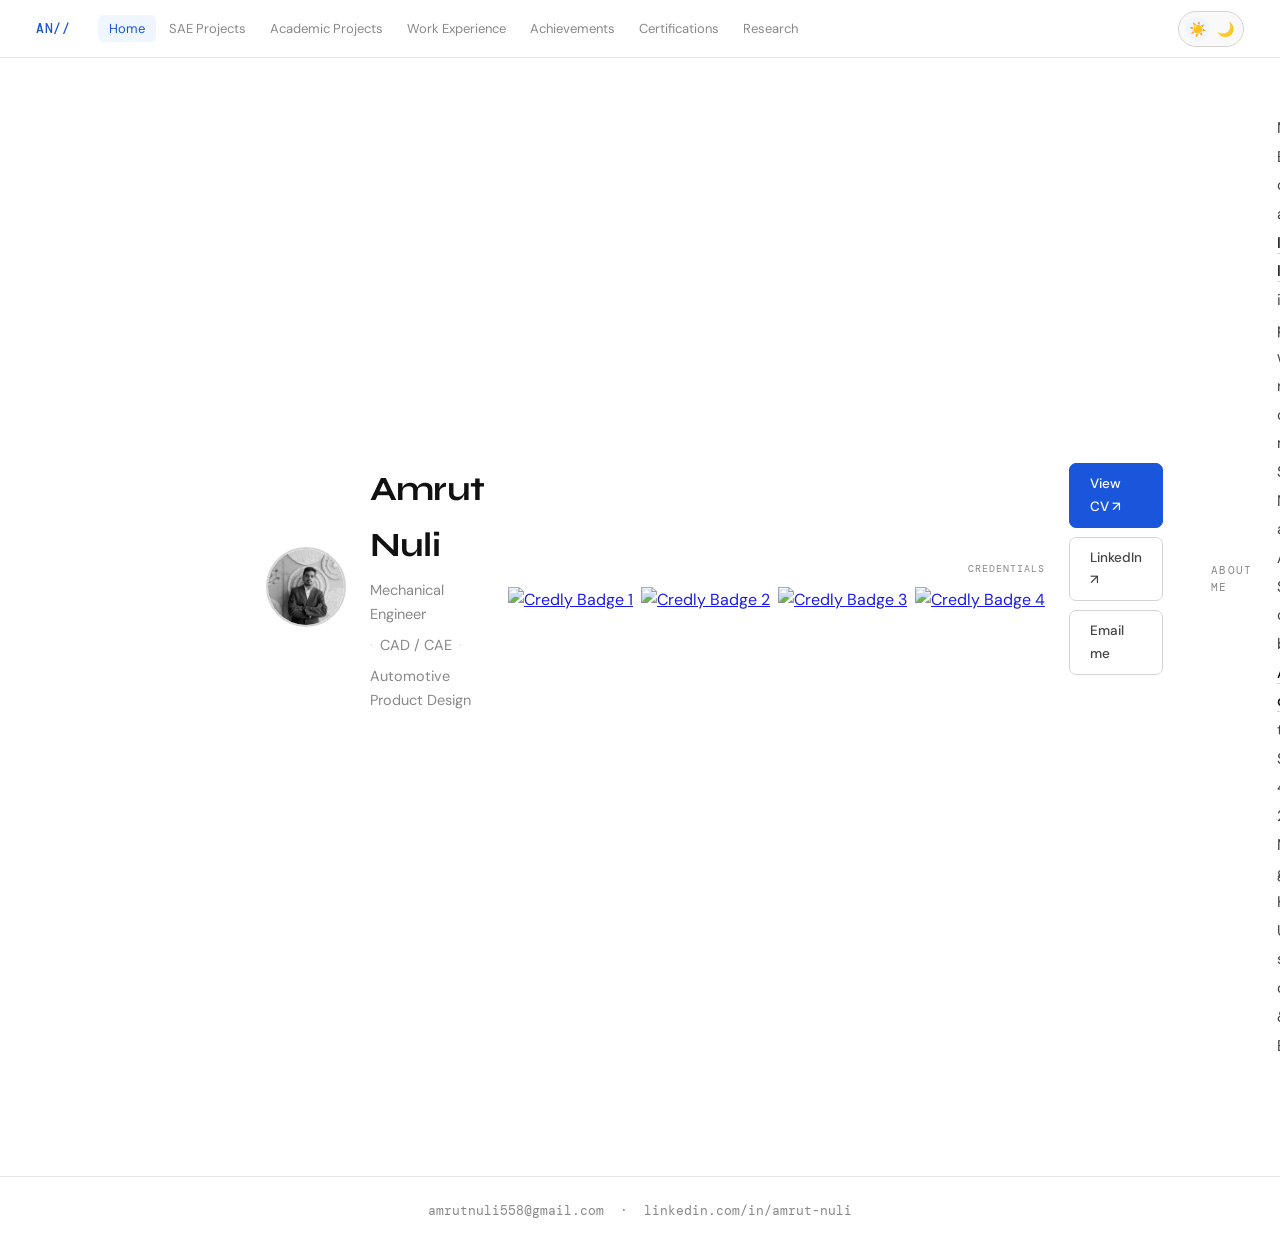
==== commit f18b50d2: "Update index.html" ====
--- a/index.html
+++ b/index.html
@@ -29,29 +29,78 @@
 
   <!-- ── HERO ── -->
   <div class="hero-row">
-    <div class="avatar-wrap">
-      <!--
-        PROFILE PHOTO:
-        1. Add your photo to:  images/profile/photo.jpg
-        2. The image below will show it automatically.
-        3. If no image is added, initials "AN" will show.
-      -->
-      <img src="images/profile/photo.jpg" alt="Amrut Nuli"
-           onerror="this.style.display='none'; this.nextElementSibling.style.display='flex'"/>
-      <div class="avatar-initials" style="display:none;">AN</div>
-    </div>
-    <div>
-      <div class="hero-name">Amrut Nuli</div>
-      <div class="hero-title-line">
-        <span>Mechanical Engineer</span>
-        <span class="hero-dot">·</span>
-        <span>CAD / CAE</span>
-        <span class="hero-dot">·</span>
-        <span>Automotive Product Design</span>
-      </div>
-    </div>
-  </div>
-
+
+  <!-- Profile photo -->
+  <div class="avatar-wrap">
+    <img src="images/profile/photo.jpg" alt="Amrut Nuli"
+         onerror="this.style.display='none'; this.nextElementSibling.style.display='flex'"/>
+    <div class="avatar-initials" style="display:none;">AN</div>
+  </div>
+
+  <!-- Name + title -->
+  <div style="flex:1;">
+    <div class="hero-name">Amrut Nuli</div>
+    <div class="hero-title-line">
+      <span>Mechanical Engineer</span>
+      <span class="hero-dot">·</span>
+      <span>CAD / CAE</span>
+      <span class="hero-dot">·</span>
+      <span>Automotive Product Design</span>
+    </div>
+  </div>
+
+  <!-- Credential badges — right aligned -->
+<div style="display:flex; flex-direction:column; align-items:flex-end;
+            gap:8px; flex-shrink:0;">
+  <div style="font-size:10px; font-family:'DM Mono',monospace;
+              text-transform:uppercase; letter-spacing:0.1em;
+              color:var(--text3); text-align:right; margin-bottom:2px;">
+    Credentials
+  </div>
+  <div style="display:flex; flex-wrap:wrap; justify-content:flex-end; gap:8px;">
+
+    <a href="https://www.credly.com/badges/6abbfff7-89fe-4c32-a767-18a393b9e136"
+       target="_blank" title="Click to verify on Credly">
+      <img src="https://www.credly.com/badges/6abbfff7-89fe-4c32-a767-18a393b9e136/image.png"
+           alt="Credly Badge 1"
+           style="width:52px; height:52px; object-fit:contain;
+                  transition:transform 0.2s, opacity 0.2s; opacity:0.9;"
+           onmouseover="this.style.transform='scale(1.15)'; this.style.opacity='1'"
+           onmouseout="this.style.transform='scale(1)'; this.style.opacity='0.9'"/>
+    </a>
+
+    <a href="https://www.credly.com/badges/c53f338e-df03-4ca5-ad99-1e9cc7ef1392"
+       target="_blank" title="Click to verify on Credly">
+      <img src="https://www.credly.com/badges/c53f338e-df03-4ca5-ad99-1e9cc7ef1392/image.png"
+           alt="Credly Badge 2"
+           style="width:52px; height:52px; object-fit:contain;
+                  transition:transform 0.2s, opacity 0.2s; opacity:0.9;"
+           onmouseover="this.style.transform='scale(1.15)'; this.style.opacity='1'"
+           onmouseout="this.style.transform='scale(1)'; this.style.opacity='0.9'"/>
+    </a>
+
+    <a href="https://www.credly.com/badges/e3f181ad-5f9e-4975-9733-bbbe692f7ce8"
+       target="_blank" title="Click to verify on Credly">
+      <img src="https://www.credly.com/badges/e3f181ad-5f9e-4975-9733-bbbe692f7ce8/image.png"
+           alt="Credly Badge 3"
+           style="width:52px; height:52px; object-fit:contain;
+                  transition:transform 0.2s, opacity 0.2s; opacity:0.9;"
+           onmouseover="this.style.transform='scale(1.15)'; this.style.opacity='1'"
+           onmouseout="this.style.transform='scale(1)'; this.style.opacity='0.9'"/>
+    </a>
+
+    <a href="https://www.credly.com/badges/d7712d7a-e00e-4a6d-b350-fc04dd3a1cb3"
+       target="_blank" title="Click to verify on Credly">
+      <img src="https://www.credly.com/badges/d7712d7a-e00e-4a6d-b350-fc04dd3a1cb3/image.png"
+           alt="Credly Badge 4"
+           style="width:52px; height:52px; object-fit:contain;
+                  transition:transform 0.2s, opacity 0.2s; opacity:0.9;"
+           onmouseover="this.style.transform='scale(1.15)'; this.style.opacity='1'"
+           onmouseout="this.style.transform='scale(1)'; this.style.opacity='0.9'"/>
+    </a>
+
+  </div>
+</div>
   <!-- ── CTAs ── -->
   <div class="btn-row">
     <a class="btn primary" href="https://www.papermark.com/view/cmmp3pbql000fjv04pdbtxovd" target="_blank">View CV ↗</a>
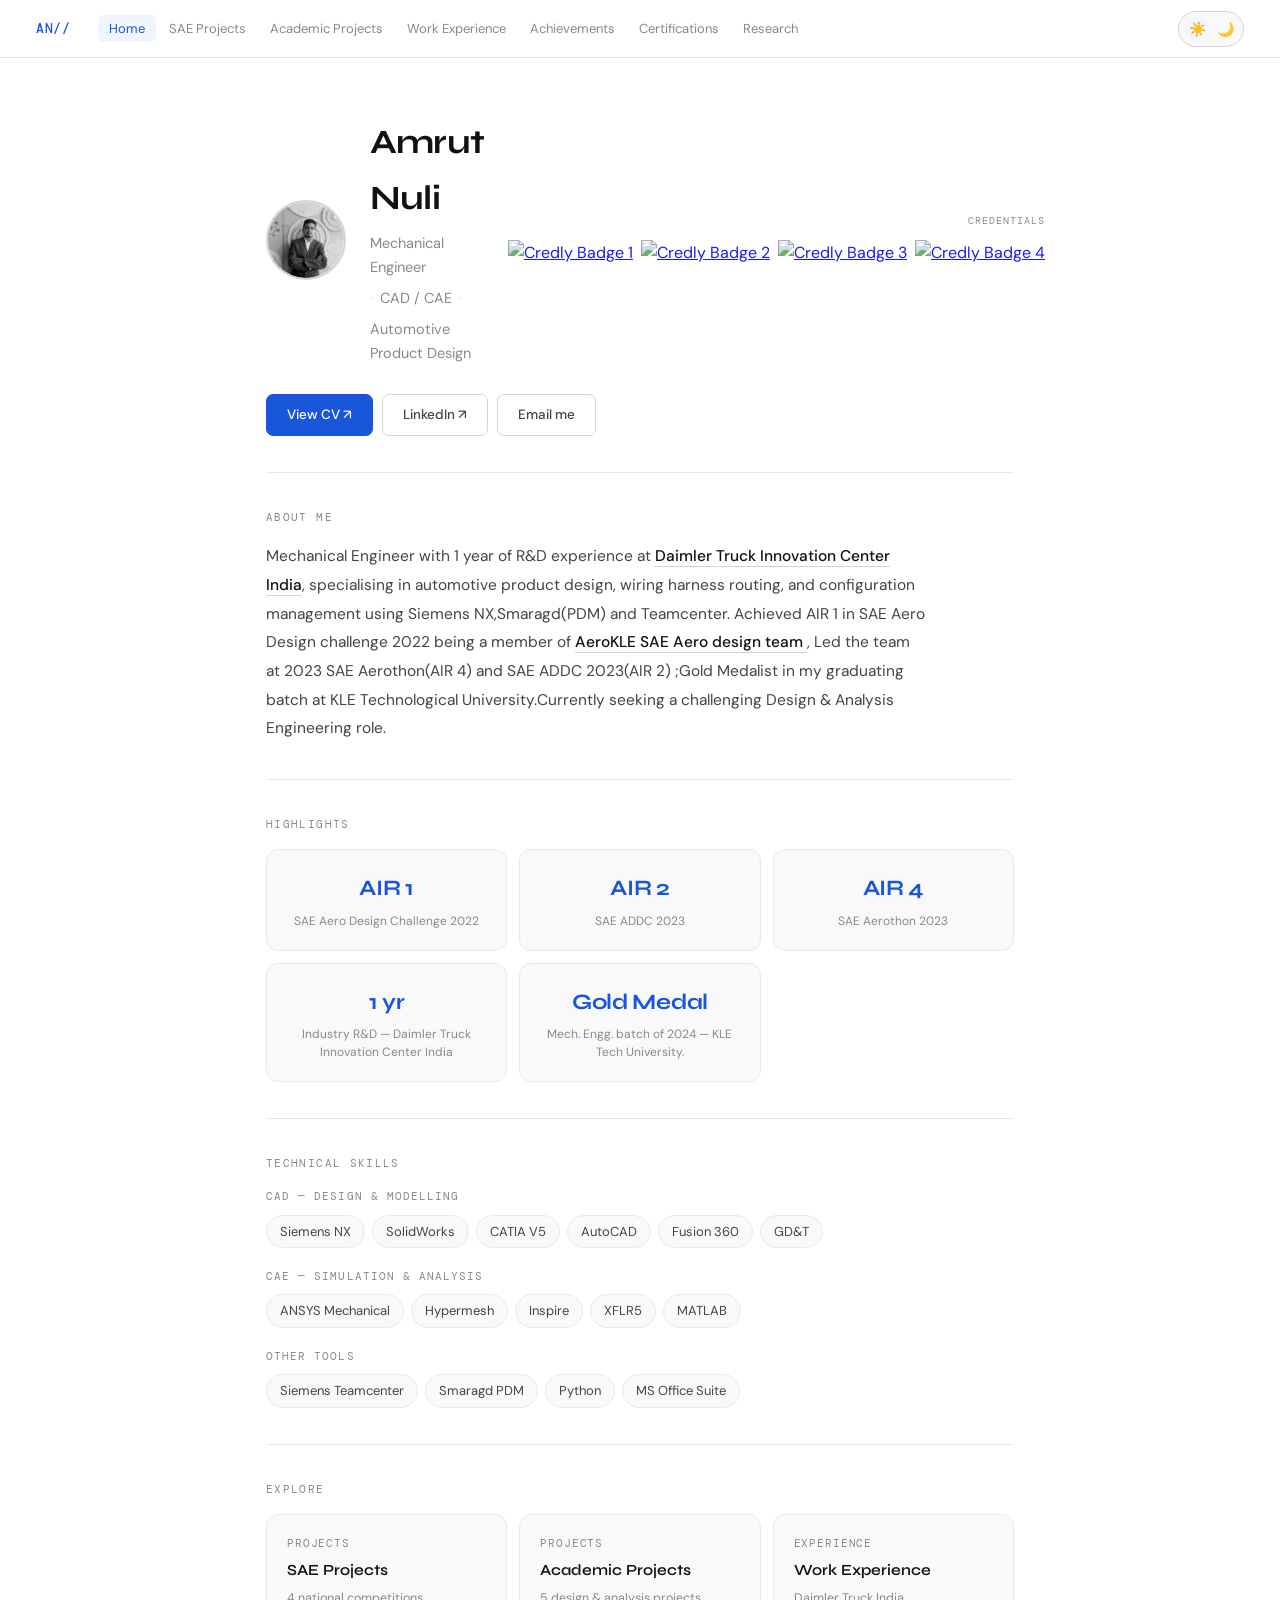
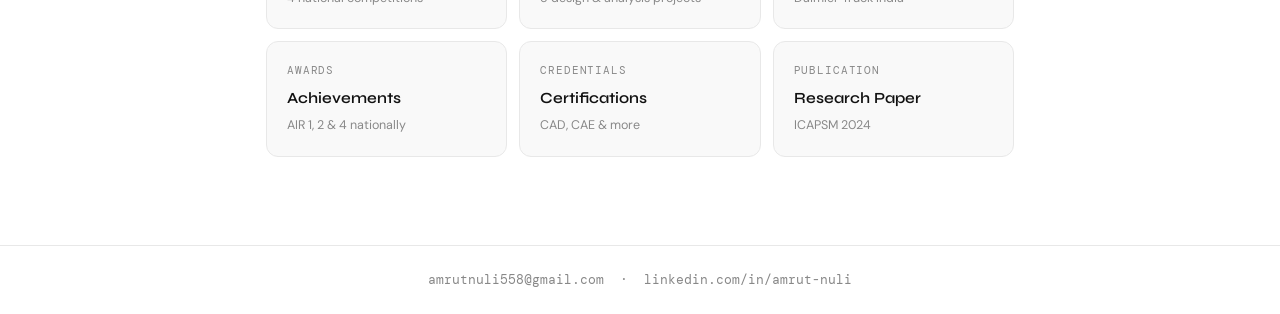
==== commit f261451c: "Update index.html" ====
--- a/index.html
+++ b/index.html
@@ -101,6 +101,7 @@
 
   </div>
 </div>
+</div>
   <!-- ── CTAs ── -->
   <div class="btn-row">
     <a class="btn primary" href="https://www.papermark.com/view/cmmp3pbql000fjv04pdbtxovd" target="_blank">View CV ↗</a>
@@ -118,7 +119,7 @@
     specialising in automotive product design, wiring harness routing, and configuration management
     using Siemens NX,Smaragd(PDM) and Teamcenter. Achieved AIR 1 in SAE Aero Design challenge 2022
     being a member of 
-    <a href="https://aerokle.in/" style="color:var(--text); border-bottom:1px solid var(--border2); text-decoration:none; font-weight:500;">AeroKLE SAE Aero design team ,</a>,
+    <a href="https://aerokle.in/" style="color:var(--text); border-bottom:1px solid var(--border2); text-decoration:none; font-weight:500;">AeroKLE SAE Aero design team </a>,
     Led the team at 2023 SAE Aerothon(AIR 4) and SAE ADDC 2023(AIR 2) ;Gold Medalist in my graduating 
     batch at KLE Technological University.Currently seeking a challenging Design &amp; Analysis Engineering role.
   </p>
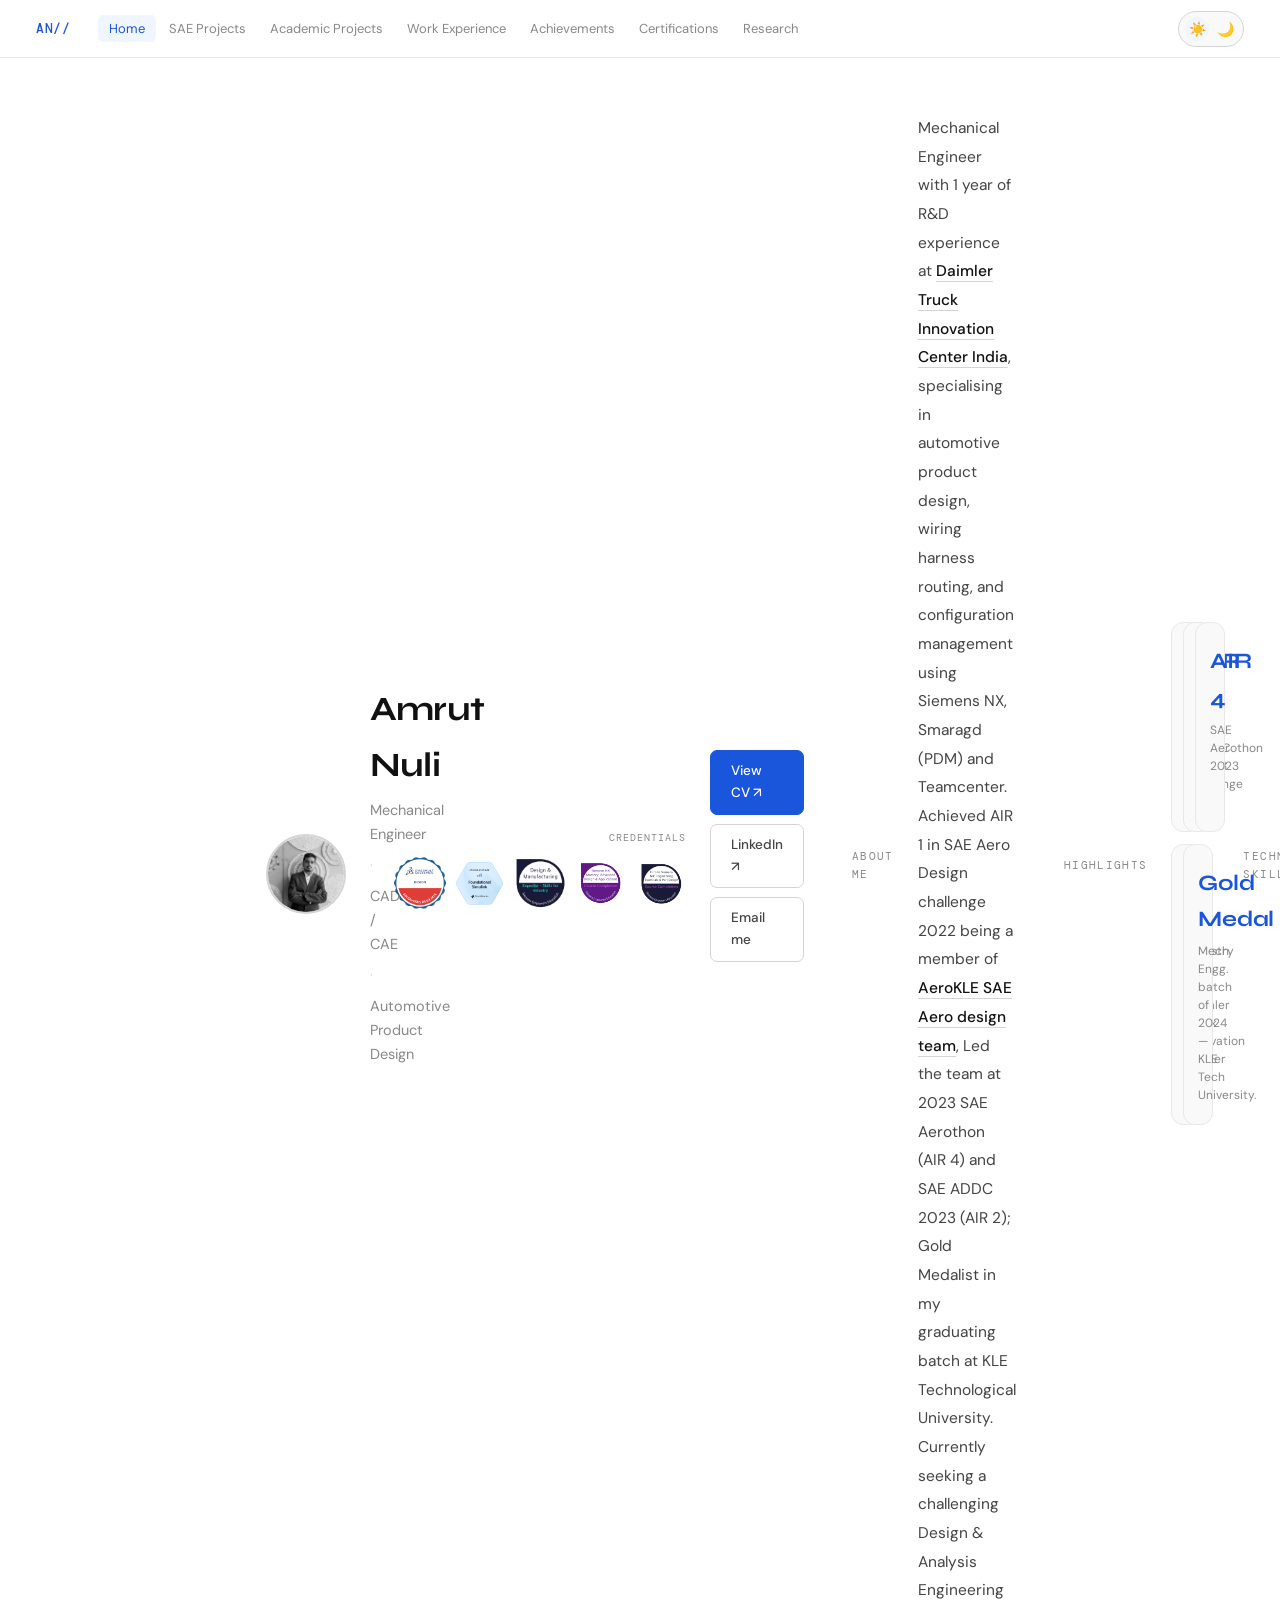
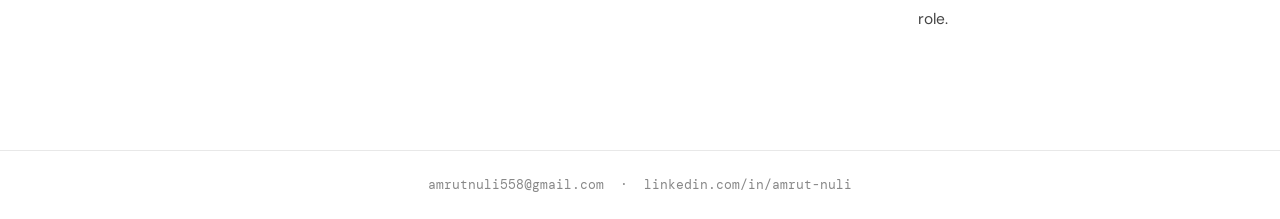
==== commit 7c8dd7e1: "Refactor index.html for improved structure and clarity" ====
--- a/index.html
+++ b/index.html
@@ -19,7 +19,7 @@
     <li><a href="certifications.html">Certifications</a></li>
     <li><a href="research.html">Research</a></li>
   </ul>
-   <button class="theme-toggle" onclick="toggleTheme()" id="theme-btn" title="Toggle dark/light mode">
+  <button class="theme-toggle" onclick="toggleTheme()" id="theme-btn" title="Toggle dark/light mode">
     <span class="theme-toggle-icon" id="icon-light">☀️</span>
     <span class="theme-toggle-icon" id="icon-dark">🌙</span>
   </button>
@@ -30,26 +30,26 @@
   <!-- ── HERO ── -->
   <div class="hero-row">
 
-  <!-- Profile photo -->
-  <div class="avatar-wrap">
-    <img src="images/profile/photo.jpg" alt="Amrut Nuli"
-         onerror="this.style.display='none'; this.nextElementSibling.style.display='flex'"/>
-    <div class="avatar-initials" style="display:none;">AN</div>
-  </div>
-
-  <!-- Name + title -->
-  <div style="flex:1;">
-    <div class="hero-name">Amrut Nuli</div>
-    <div class="hero-title-line">
-      <span>Mechanical Engineer</span>
-      <span class="hero-dot">·</span>
-      <span>CAD / CAE</span>
-      <span class="hero-dot">·</span>
-      <span>Automotive Product Design</span>
-    </div>
-  </div>
-
-  <!-- Credential badges — right aligned -->
+    <!-- Profile photo -->
+    <div class="avatar-wrap">
+      <img src="images/profile/photo.jpg" alt="Amrut Nuli"
+           onerror="this.style.display='none'; this.nextElementSibling.style.display='flex'"/>
+      <div class="avatar-initials" style="display:none;">AN</div>
+    </div>
+
+    <!-- Name + title -->
+    <div style="flex:1; min-width:0;">
+      <div class="hero-name">Amrut Nuli</div>
+      <div class="hero-title-line">
+        <span>Mechanical Engineer</span>
+        <span class="hero-dot">·</span>
+        <span>CAD / CAE</span>
+        <span class="hero-dot">·</span>
+        <span>Automotive Product Design</span>
+      </div>
+    </div>
+
+ <!-- Credential badges — right aligned -->
 <div style="display:flex; flex-direction:column; align-items:flex-end;
             gap:8px; flex-shrink:0;">
   <div style="font-size:10px; font-family:'DM Mono',monospace;
@@ -61,8 +61,8 @@
 
     <a href="https://www.credly.com/badges/6abbfff7-89fe-4c32-a767-18a393b9e136"
        target="_blank" title="Click to verify on Credly">
-      <img src="https://www.credly.com/badges/6abbfff7-89fe-4c32-a767-18a393b9e136/image.png"
-           alt="Credly Badge 1"
+      <img src="images/badges/badge-1.png"
+           alt="Credential Badge 1"
            style="width:52px; height:52px; object-fit:contain;
                   transition:transform 0.2s, opacity 0.2s; opacity:0.9;"
            onmouseover="this.style.transform='scale(1.15)'; this.style.opacity='1'"
@@ -71,8 +71,8 @@
 
     <a href="https://www.credly.com/badges/c53f338e-df03-4ca5-ad99-1e9cc7ef1392"
        target="_blank" title="Click to verify on Credly">
-      <img src="https://www.credly.com/badges/c53f338e-df03-4ca5-ad99-1e9cc7ef1392/image.png"
-           alt="Credly Badge 2"
+      <img src="images/badges/badge-2.png"
+           alt="Credential Badge 2"
            style="width:52px; height:52px; object-fit:contain;
                   transition:transform 0.2s, opacity 0.2s; opacity:0.9;"
            onmouseover="this.style.transform='scale(1.15)'; this.style.opacity='1'"
@@ -81,8 +81,8 @@
 
     <a href="https://www.credly.com/badges/e3f181ad-5f9e-4975-9733-bbbe692f7ce8"
        target="_blank" title="Click to verify on Credly">
-      <img src="https://www.credly.com/badges/e3f181ad-5f9e-4975-9733-bbbe692f7ce8/image.png"
-           alt="Credly Badge 3"
+      <img src="images/badges/badge-3.png"
+           alt="Credential Badge 3"
            style="width:52px; height:52px; object-fit:contain;
                   transition:transform 0.2s, opacity 0.2s; opacity:0.9;"
            onmouseover="this.style.transform='scale(1.15)'; this.style.opacity='1'"
@@ -91,8 +91,18 @@
 
     <a href="https://www.credly.com/badges/d7712d7a-e00e-4a6d-b350-fc04dd3a1cb3"
        target="_blank" title="Click to verify on Credly">
-      <img src="https://www.credly.com/badges/d7712d7a-e00e-4a6d-b350-fc04dd3a1cb3/image.png"
-           alt="Credly Badge 4"
+      <img src="images/badges/badge-4.png"
+           alt="Credential Badge 4"
+           style="width:52px; height:52px; object-fit:contain;
+                  transition:transform 0.2s, opacity 0.2s; opacity:0.9;"
+           onmouseover="this.style.transform='scale(1.15)'; this.style.opacity='1'"
+           onmouseout="this.style.transform='scale(1)'; this.style.opacity='0.9'"/>
+    </a>
+
+     <a href="https://www.credly.com/badges/d7712d7a-e00e-4a6d-b350-fc04dd3a1cb3"
+       target="_blank" title="Click to verify on Credly">
+      <img src="images/badges/badge-5.png"
+           alt="Credential Badge 5"
            style="width:52px; height:52px; object-fit:contain;
                   transition:transform 0.2s, opacity 0.2s; opacity:0.9;"
            onmouseover="this.style.transform='scale(1.15)'; this.style.opacity='1'"
@@ -101,7 +111,8 @@
 
   </div>
 </div>
-</div>
+  <!-- ── END HERO ROW ── -->
+
   <!-- ── CTAs ── -->
   <div class="btn-row">
     <a class="btn primary" href="https://www.papermark.com/view/cmmp3pbql000fjv04pdbtxovd" target="_blank">View CV ↗</a>
@@ -117,11 +128,11 @@
     Mechanical Engineer with 1 year of R&amp;D experience at
     <a href="work-experience.html" style="color:var(--text); border-bottom:1px solid var(--border2); text-decoration:none; font-weight:500;">Daimler Truck Innovation Center India</a>,
     specialising in automotive product design, wiring harness routing, and configuration management
-    using Siemens NX,Smaragd(PDM) and Teamcenter. Achieved AIR 1 in SAE Aero Design challenge 2022
-    being a member of 
-    <a href="https://aerokle.in/" style="color:var(--text); border-bottom:1px solid var(--border2); text-decoration:none; font-weight:500;">AeroKLE SAE Aero design team </a>,
-    Led the team at 2023 SAE Aerothon(AIR 4) and SAE ADDC 2023(AIR 2) ;Gold Medalist in my graduating 
-    batch at KLE Technological University.Currently seeking a challenging Design &amp; Analysis Engineering role.
+    using Siemens NX, Smaragd (PDM) and Teamcenter. Achieved AIR 1 in SAE Aero Design challenge 2022
+    being a member of
+    <a href="https://aerokle.in/" style="color:var(--text); border-bottom:1px solid var(--border2); text-decoration:none; font-weight:500;">AeroKLE SAE Aero design team</a>,
+    Led the team at 2023 SAE Aerothon (AIR 4) and SAE ADDC 2023 (AIR 2); Gold Medalist in my graduating
+    batch at KLE Technological University. Currently seeking a challenging Design &amp; Analysis Engineering role.
   </p>
 
   <hr/>
@@ -230,6 +241,7 @@
   amrutnuli558@gmail.com &nbsp;·&nbsp;
   <a href="https://www.linkedin.com/in/amrut-nuli/" target="_blank">linkedin.com/in/amrut-nuli</a>
 </footer>
+
 <script>
   /* ── THEME TOGGLE ── */
   function applyTheme(dark) {
@@ -244,8 +256,14 @@
     applyTheme(!isDark);
   }
 
-  /* apply saved theme immediately on page load */
-  applyTheme(localStorage.getItem('theme') === 'dark');
+  /* ── RESTORE SAVED THEME ── */
+  (function() {
+    const saved = localStorage.getItem('theme');
+    if (saved === 'dark') applyTheme(true);
+    else applyTheme(false);
+  })();
 </script>
+
 </body>
 </html>
+
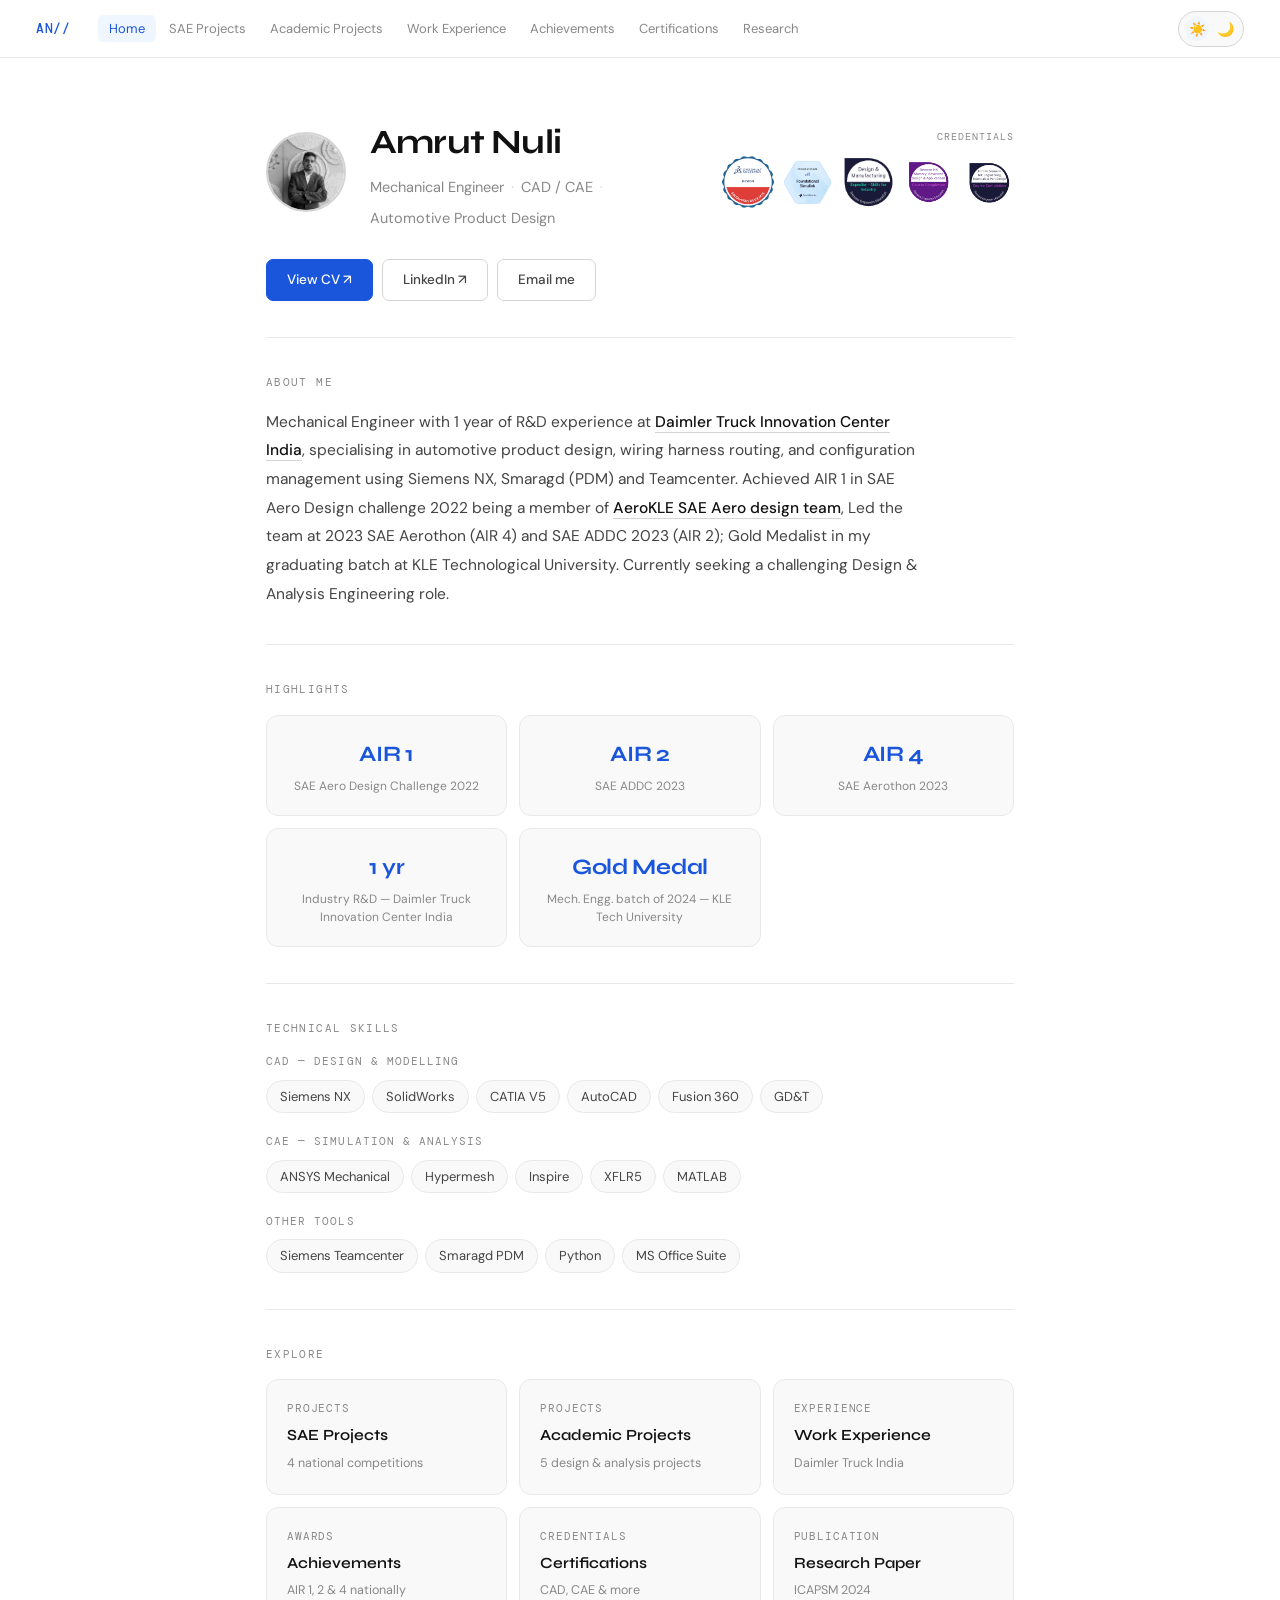
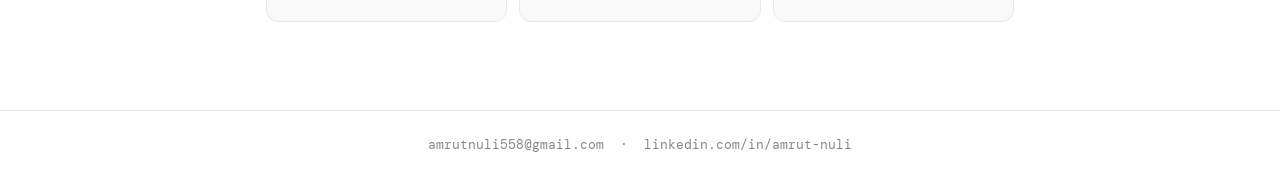
==== commit fcadce1c: "Update index.html" ====
--- a/index.html
+++ b/index.html
@@ -49,68 +49,65 @@
       </div>
     </div>
 
- <!-- Credential badges — right aligned -->
-<div style="display:flex; flex-direction:column; align-items:flex-end;
-            gap:8px; flex-shrink:0;">
-  <div style="font-size:10px; font-family:'DM Mono',monospace;
-              text-transform:uppercase; letter-spacing:0.1em;
-              color:var(--text3); text-align:right; margin-bottom:2px;">
-    Credentials
-  </div>
-  <div style="display:flex; flex-wrap:wrap; justify-content:flex-end; gap:8px;">
-
-    <a href="https://www.credly.com/badges/6abbfff7-89fe-4c32-a767-18a393b9e136"
-       target="_blank" title="Click to verify on Credly">
-      <img src="images/badges/badge-1.png"
-           alt="Credential Badge 1"
-           style="width:52px; height:52px; object-fit:contain;
-                  transition:transform 0.2s, opacity 0.2s; opacity:0.9;"
-           onmouseover="this.style.transform='scale(1.15)'; this.style.opacity='1'"
-           onmouseout="this.style.transform='scale(1)'; this.style.opacity='0.9'"/>
-    </a>
-
-    <a href="https://www.credly.com/badges/c53f338e-df03-4ca5-ad99-1e9cc7ef1392"
-       target="_blank" title="Click to verify on Credly">
-      <img src="images/badges/badge-2.png"
-           alt="Credential Badge 2"
-           style="width:52px; height:52px; object-fit:contain;
-                  transition:transform 0.2s, opacity 0.2s; opacity:0.9;"
-           onmouseover="this.style.transform='scale(1.15)'; this.style.opacity='1'"
-           onmouseout="this.style.transform='scale(1)'; this.style.opacity='0.9'"/>
-    </a>
-
-    <a href="https://www.credly.com/badges/e3f181ad-5f9e-4975-9733-bbbe692f7ce8"
-       target="_blank" title="Click to verify on Credly">
-      <img src="images/badges/badge-3.png"
-           alt="Credential Badge 3"
-           style="width:52px; height:52px; object-fit:contain;
-                  transition:transform 0.2s, opacity 0.2s; opacity:0.9;"
-           onmouseover="this.style.transform='scale(1.15)'; this.style.opacity='1'"
-           onmouseout="this.style.transform='scale(1)'; this.style.opacity='0.9'"/>
-    </a>
-
-    <a href="https://www.credly.com/badges/d7712d7a-e00e-4a6d-b350-fc04dd3a1cb3"
-       target="_blank" title="Click to verify on Credly">
-      <img src="images/badges/badge-4.png"
-           alt="Credential Badge 4"
-           style="width:52px; height:52px; object-fit:contain;
-                  transition:transform 0.2s, opacity 0.2s; opacity:0.9;"
-           onmouseover="this.style.transform='scale(1.15)'; this.style.opacity='1'"
-           onmouseout="this.style.transform='scale(1)'; this.style.opacity='0.9'"/>
-    </a>
-
-     <a href="https://www.credly.com/badges/d7712d7a-e00e-4a6d-b350-fc04dd3a1cb3"
-       target="_blank" title="Click to verify on Credly">
-      <img src="images/badges/badge-5.png"
-           alt="Credential Badge 5"
-           style="width:52px; height:52px; object-fit:contain;
-                  transition:transform 0.2s, opacity 0.2s; opacity:0.9;"
-           onmouseover="this.style.transform='scale(1.15)'; this.style.opacity='1'"
-           onmouseout="this.style.transform='scale(1)'; this.style.opacity='0.9'"/>
-    </a>
-
-  </div>
-</div>
+    <!-- Credential badges — right aligned -->
+    <div style="display:flex; flex-direction:column; align-items:flex-end;
+                gap:8px; flex-shrink:0;">
+      <div style="font-size:10px; font-family:'DM Mono',monospace;
+                  text-transform:uppercase; letter-spacing:0.1em;
+                  color:var(--text3); text-align:right; margin-bottom:2px;">
+        Credentials
+      </div>
+      <div style="display:flex; flex-wrap:wrap; justify-content:flex-end; gap:8px;">
+
+        <a href="https://www.credly.com/badges/6abbfff7-89fe-4c32-a767-18a393b9e136"
+           target="_blank" title="Click to verify on Credly">
+          <img src="images/badges/badge-1.png" alt="Credential Badge 1"
+               style="width:52px; height:52px; object-fit:contain;
+                      transition:transform 0.2s, opacity 0.2s; opacity:0.9;"
+               onmouseover="this.style.transform='scale(1.15)'; this.style.opacity='1'"
+               onmouseout="this.style.transform='scale(1)'; this.style.opacity='0.9'"/>
+        </a>
+
+        <a href="https://www.credly.com/badges/c53f338e-df03-4ca5-ad99-1e9cc7ef1392"
+           target="_blank" title="Click to verify on Credly">
+          <img src="images/badges/badge-2.png" alt="Credential Badge 2"
+               style="width:52px; height:52px; object-fit:contain;
+                      transition:transform 0.2s, opacity 0.2s; opacity:0.9;"
+               onmouseover="this.style.transform='scale(1.15)'; this.style.opacity='1'"
+               onmouseout="this.style.transform='scale(1)'; this.style.opacity='0.9'"/>
+        </a>
+
+        <a href="https://www.credly.com/badges/e3f181ad-5f9e-4975-9733-bbbe692f7ce8"
+           target="_blank" title="Click to verify on Credly">
+          <img src="images/badges/badge-3.png" alt="Credential Badge 3"
+               style="width:52px; height:52px; object-fit:contain;
+                      transition:transform 0.2s, opacity 0.2s; opacity:0.9;"
+               onmouseover="this.style.transform='scale(1.15)'; this.style.opacity='1'"
+               onmouseout="this.style.transform='scale(1)'; this.style.opacity='0.9'"/>
+        </a>
+
+        <a href="https://www.credly.com/badges/d7712d7a-e00e-4a6d-b350-fc04dd3a1cb3"
+           target="_blank" title="Click to verify on Credly">
+          <img src="images/badges/badge-4.png" alt="Credential Badge 4"
+               style="width:52px; height:52px; object-fit:contain;
+                      transition:transform 0.2s, opacity 0.2s; opacity:0.9;"
+               onmouseover="this.style.transform='scale(1.15)'; this.style.opacity='1'"
+               onmouseout="this.style.transform='scale(1)'; this.style.opacity='0.9'"/>
+        </a>
+
+        <a href="https://www.credly.com/badges/d7712d7a-e00e-4a6d-b350-fc04dd3a1cb3"
+           target="_blank" title="Click to verify on Credly">
+          <img src="images/badges/badge-5.png" alt="Credential Badge 5"
+               style="width:52px; height:52px; object-fit:contain;
+                      transition:transform 0.2s, opacity 0.2s; opacity:0.9;"
+               onmouseover="this.style.transform='scale(1.15)'; this.style.opacity='1'"
+               onmouseout="this.style.transform='scale(1)'; this.style.opacity='0.9'"/>
+        </a>
+
+      </div>
+    </div>
+
+  </div>
   <!-- ── END HERO ROW ── -->
 
   <!-- ── CTAs ── -->
@@ -137,7 +134,7 @@
 
   <hr/>
 
-  <!-- ── HIGHLIGHTS — 6 cards in 3×2 grid ── -->
+  <!-- ── HIGHLIGHTS ── -->
   <div class="label">Highlights</div>
   <div class="stats-grid">
     <div class="stat-card">
@@ -158,7 +155,7 @@
     </div>
     <div class="stat-card">
       <div class="stat-val">Gold Medal</div>
-      <div class="stat-desc">Mech. Engg. batch of 2024 — KLE Tech University.</div>
+      <div class="stat-desc">Mech. Engg. batch of 2024 — KLE Tech University</div>
     </div>
   </div>
 
@@ -178,6 +175,7 @@
       <span class="pill">GD&amp;T</span>
     </div>
   </div>
+
   <div class="skill-section">
     <div class="skill-label">CAE — Simulation &amp; Analysis</div>
     <div class="pill-row">
@@ -188,6 +186,7 @@
       <span class="pill">MATLAB</span>
     </div>
   </div>
+
   <div class="skill-section">
     <div class="skill-label">Other tools</div>
     <div class="pill-row">
@@ -243,20 +242,16 @@
 </footer>
 
 <script>
-  /* ── THEME TOGGLE ── */
   function applyTheme(dark) {
     document.body.classList.toggle('dark', dark);
     document.getElementById('icon-light').classList.toggle('active', !dark);
     document.getElementById('icon-dark').classList.toggle('active', dark);
   }
-
   function toggleTheme() {
     const isDark = document.body.classList.contains('dark');
     localStorage.setItem('theme', isDark ? 'light' : 'dark');
     applyTheme(!isDark);
   }
-
-  /* ── RESTORE SAVED THEME ── */
   (function() {
     const saved = localStorage.getItem('theme');
     if (saved === 'dark') applyTheme(true);
@@ -266,4 +261,3 @@
 
 </body>
 </html>
-
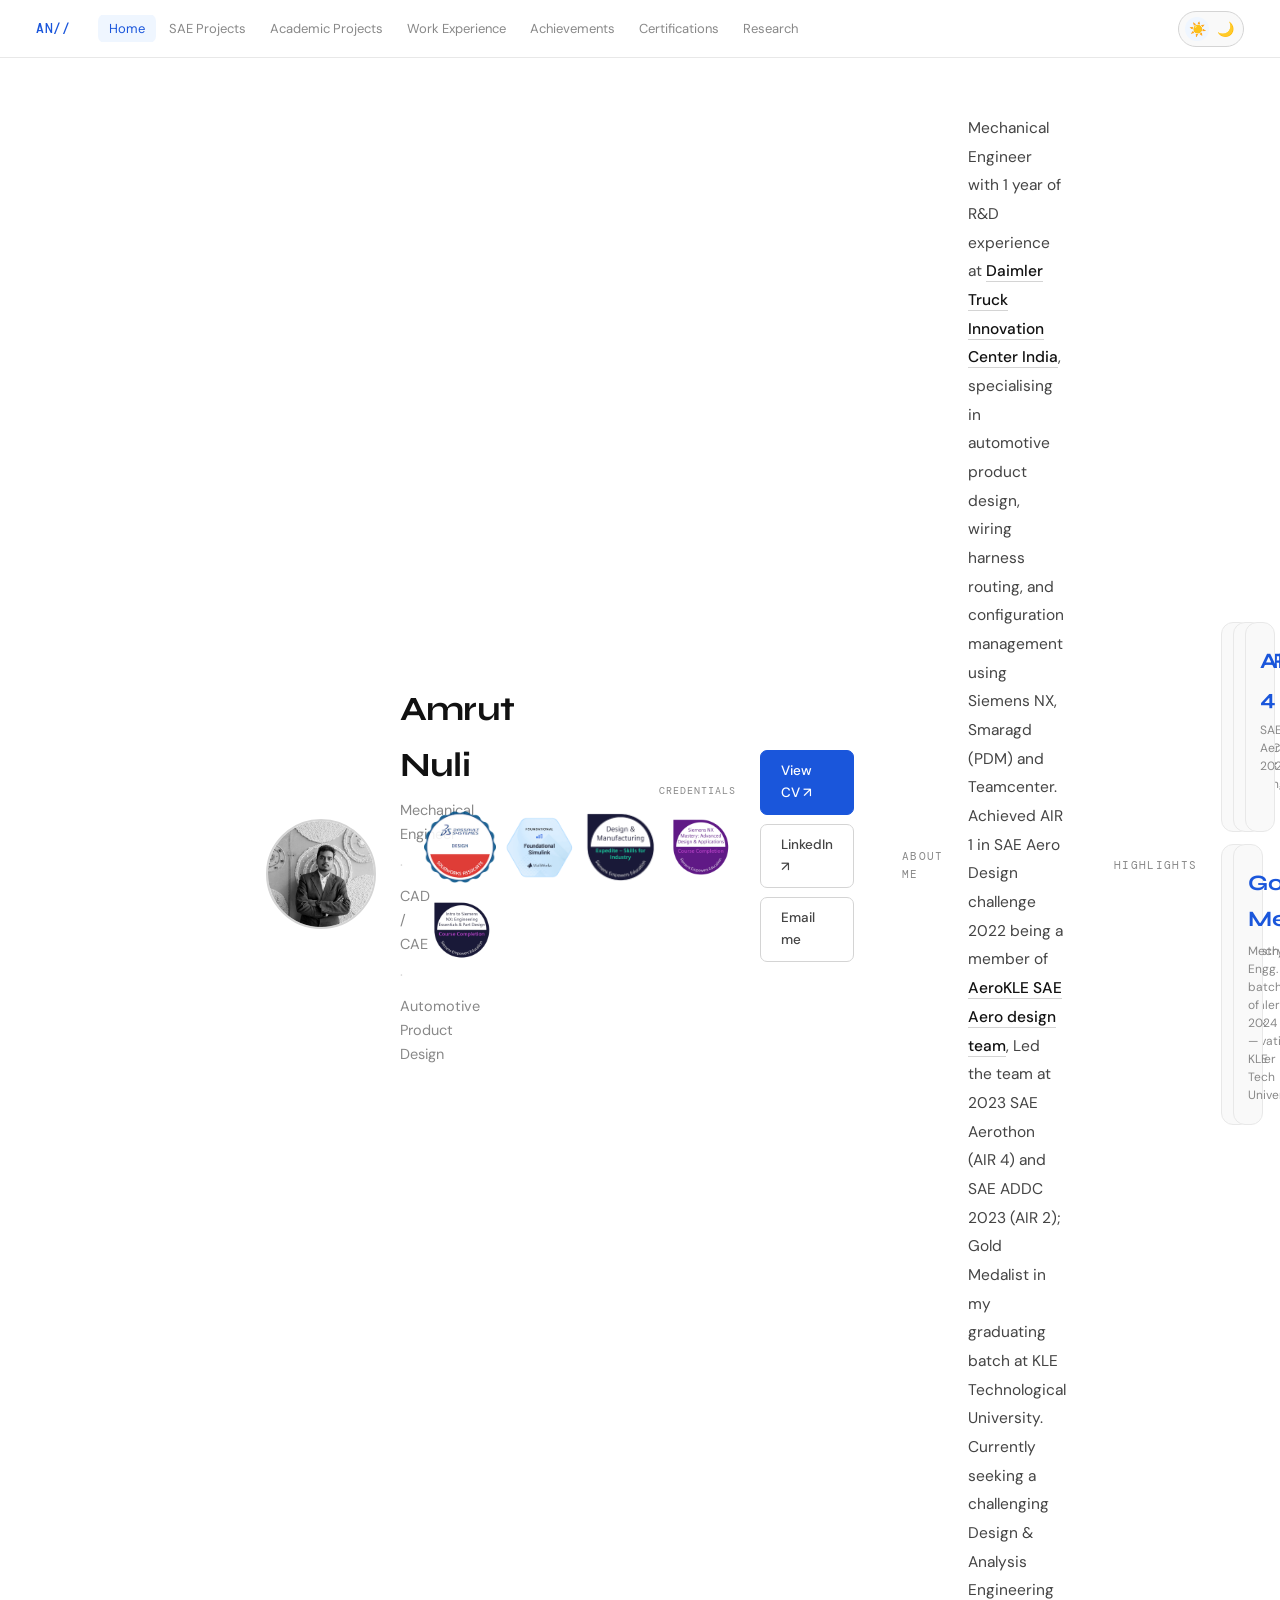
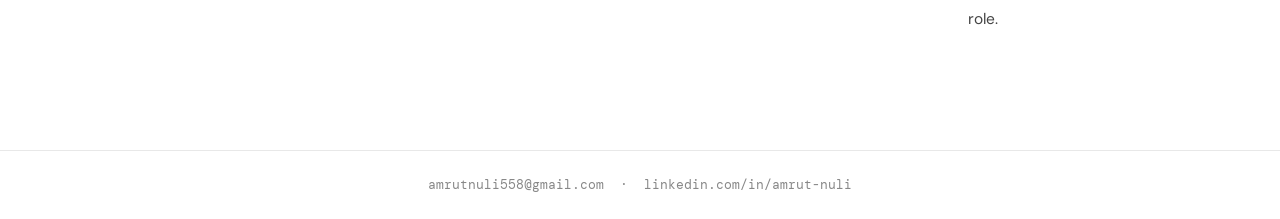
==== commit f55ff25e: "Update index.html" ====
--- a/index.html
+++ b/index.html
@@ -31,7 +31,7 @@
   <div class="hero-row">
 
     <!-- Profile photo -->
-    <div class="avatar-wrap">
+    <div class="avatar-wrap" style="width:110px; height:110px;">
       <img src="images/profile/photo.jpg" alt="Amrut Nuli"
            onerror="this.style.display='none'; this.nextElementSibling.style.display='flex'"/>
       <div class="avatar-initials" style="display:none;">AN</div>
@@ -49,65 +49,73 @@
       </div>
     </div>
 
-    <!-- Credential badges — right aligned -->
-    <div style="display:flex; flex-direction:column; align-items:flex-end;
-                gap:8px; flex-shrink:0;">
-      <div style="font-size:10px; font-family:'DM Mono',monospace;
-                  text-transform:uppercase; letter-spacing:0.1em;
-                  color:var(--text3); text-align:right; margin-bottom:2px;">
-        Credentials
-      </div>
-      <div style="display:flex; flex-wrap:wrap; justify-content:flex-end; gap:8px;">
-
-        <a href="https://www.credly.com/badges/6abbfff7-89fe-4c32-a767-18a393b9e136"
-           target="_blank" title="Click to verify on Credly">
-          <img src="images/badges/badge-1.png" alt="Credential Badge 1"
-               style="width:52px; height:52px; object-fit:contain;
-                      transition:transform 0.2s, opacity 0.2s; opacity:0.9;"
-               onmouseover="this.style.transform='scale(1.15)'; this.style.opacity='1'"
-               onmouseout="this.style.transform='scale(1)'; this.style.opacity='0.9'"/>
-        </a>
-
-        <a href="https://www.credly.com/badges/c53f338e-df03-4ca5-ad99-1e9cc7ef1392"
-           target="_blank" title="Click to verify on Credly">
-          <img src="images/badges/badge-2.png" alt="Credential Badge 2"
-               style="width:52px; height:52px; object-fit:contain;
-                      transition:transform 0.2s, opacity 0.2s; opacity:0.9;"
-               onmouseover="this.style.transform='scale(1.15)'; this.style.opacity='1'"
-               onmouseout="this.style.transform='scale(1)'; this.style.opacity='0.9'"/>
-        </a>
-
-        <a href="https://www.credly.com/badges/e3f181ad-5f9e-4975-9733-bbbe692f7ce8"
-           target="_blank" title="Click to verify on Credly">
-          <img src="images/badges/badge-3.png" alt="Credential Badge 3"
-               style="width:52px; height:52px; object-fit:contain;
-                      transition:transform 0.2s, opacity 0.2s; opacity:0.9;"
-               onmouseover="this.style.transform='scale(1.15)'; this.style.opacity='1'"
-               onmouseout="this.style.transform='scale(1)'; this.style.opacity='0.9'"/>
-        </a>
-
-        <a href="https://www.credly.com/badges/d7712d7a-e00e-4a6d-b350-fc04dd3a1cb3"
-           target="_blank" title="Click to verify on Credly">
-          <img src="images/badges/badge-4.png" alt="Credential Badge 4"
-               style="width:52px; height:52px; object-fit:contain;
-                      transition:transform 0.2s, opacity 0.2s; opacity:0.9;"
-               onmouseover="this.style.transform='scale(1.15)'; this.style.opacity='1'"
-               onmouseout="this.style.transform='scale(1)'; this.style.opacity='0.9'"/>
-        </a>
-
-        <a href="https://www.credly.com/badges/d7712d7a-e00e-4a6d-b350-fc04dd3a1cb3"
-           target="_blank" title="Click to verify on Credly">
-          <img src="images/badges/badge-5.png" alt="Credential Badge 5"
-               style="width:52px; height:52px; object-fit:contain;
-                      transition:transform 0.2s, opacity 0.2s; opacity:0.9;"
-               onmouseover="this.style.transform='scale(1.15)'; this.style.opacity='1'"
-               onmouseout="this.style.transform='scale(1)'; this.style.opacity='0.9'"/>
-        </a>
-
-      </div>
-    </div>
-
-  </div>
+<!-- Credential badges — right aligned -->
+<div style="display:flex; flex-direction:column; align-items:flex-end;
+            gap:10px; flex-shrink:0;">
+  <div style="font-size:10px; font-family:'DM Mono',monospace;
+              text-transform:uppercase; letter-spacing:0.1em;
+              color:var(--text3); text-align:right; margin-bottom:2px;">
+    Credentials
+  </div>
+
+  <!-- Row 1 — 4 badges -->
+  <div style="display:grid; grid-template-columns:repeat(4, 72px); gap:8px;">
+
+    <a href="https://www.credly.com/badges/6abbfff7-89fe-4c32-a767-18a393b9e136"
+       target="_blank" title="Click to verify on Credly">
+      <img src="images/badges/badge-1.png" alt="Credential Badge 1"
+           style="width:72px; height:72px; object-fit:contain; display:block;
+                  transition:transform 0.2s, opacity 0.2s; opacity:0.9;"
+           onmouseover="this.style.transform='scale(1.1)'; this.style.opacity='1'"
+           onmouseout="this.style.transform='scale(1)'; this.style.opacity='0.9'"/>
+    </a>
+
+    <a href="https://www.credly.com/badges/c53f338e-df03-4ca5-ad99-1e9cc7ef1392"
+       target="_blank" title="Click to verify on Credly">
+      <img src="images/badges/badge-2.png" alt="Credential Badge 2"
+           style="width:72px; height:72px; object-fit:contain; display:block;
+                  transition:transform 0.2s, opacity 0.2s; opacity:0.9;"
+           onmouseover="this.style.transform='scale(1.1)'; this.style.opacity='1'"
+           onmouseout="this.style.transform='scale(1)'; this.style.opacity='0.9'"/>
+    </a>
+
+    <a href="https://www.credly.com/badges/e3f181ad-5f9e-4975-9733-bbbe692f7ce8"
+       target="_blank" title="Click to verify on Credly">
+      <img src="images/badges/badge-3.png" alt="Credential Badge 3"
+           style="width:72px; height:72px; object-fit:contain; display:block;
+                  transition:transform 0.2s, opacity 0.2s; opacity:0.9;"
+           onmouseover="this.style.transform='scale(1.1)'; this.style.opacity='1'"
+           onmouseout="this.style.transform='scale(1)'; this.style.opacity='0.9'"/>
+    </a>
+
+    <a href="https://www.credly.com/badges/d7712d7a-e00e-4a6d-b350-fc04dd3a1cb3"
+       target="_blank" title="Click to verify on Credly">
+      <img src="images/badges/badge-4.png" alt="Credential Badge 4"
+           style="width:72px; height:72px; object-fit:contain; display:block;
+                  transition:transform 0.2s, opacity 0.2s; opacity:0.9;"
+           onmouseover="this.style.transform='scale(1.1)'; this.style.opacity='1'"
+           onmouseout="this.style.transform='scale(1)'; this.style.opacity='0.9'"/>
+    </a>
+
+  </div>
+
+  <!-- Row 2 — remaining badges -->
+  <div style="display:grid; grid-template-columns:repeat(4, 72px); gap:8px;">
+
+    <a href="https://www.credly.com/badges/d7712d7a-e00e-4a6d-b350-fc04dd3a1cb3"
+       target="_blank" title="Click to verify on Credly">
+      <img src="images/badges/badge-5.png" alt="Credential Badge 5"
+           style="width:72px; height:72px; object-fit:contain; display:block;
+                  transition:transform 0.2s, opacity 0.2s; opacity:0.9;"
+           onmouseover="this.style.transform='scale(1.1)'; this.style.opacity='1'"
+           onmouseout="this.style.transform='scale(1)'; this.style.opacity='0.9'"/>
+    </a>
+
+    <!-- Add more badges here in row 2 if needed, same pattern -->
+
+  </div>
+
+</div>
   <!-- ── END HERO ROW ── -->
 
   <!-- ── CTAs ── -->
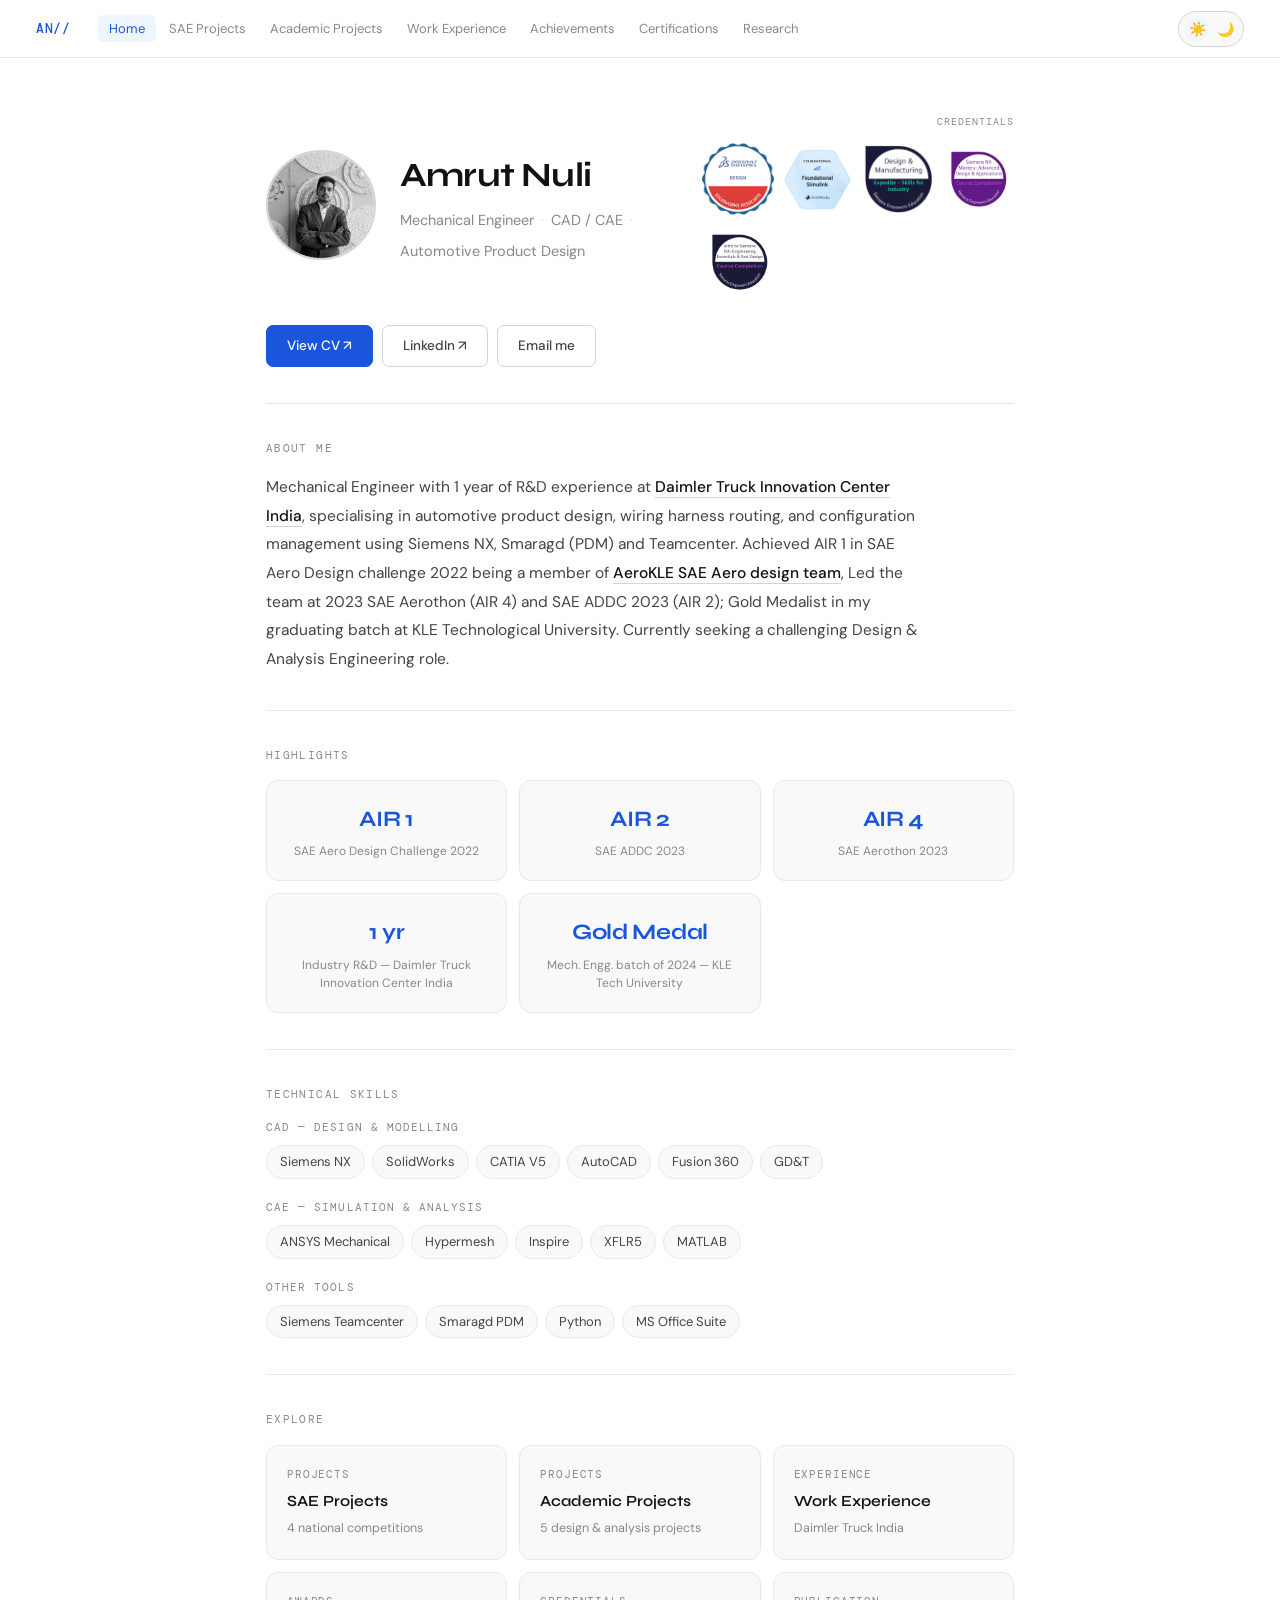
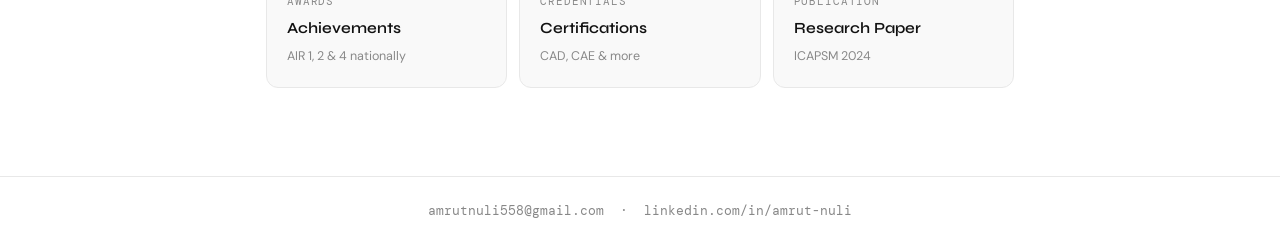
==== commit d12056dc: "Update index.html" ====
--- a/index.html
+++ b/index.html
@@ -114,6 +114,8 @@
     <!-- Add more badges here in row 2 if needed, same pattern -->
 
   </div>
+
+</div>
 
 </div>
   <!-- ── END HERO ROW ── -->
